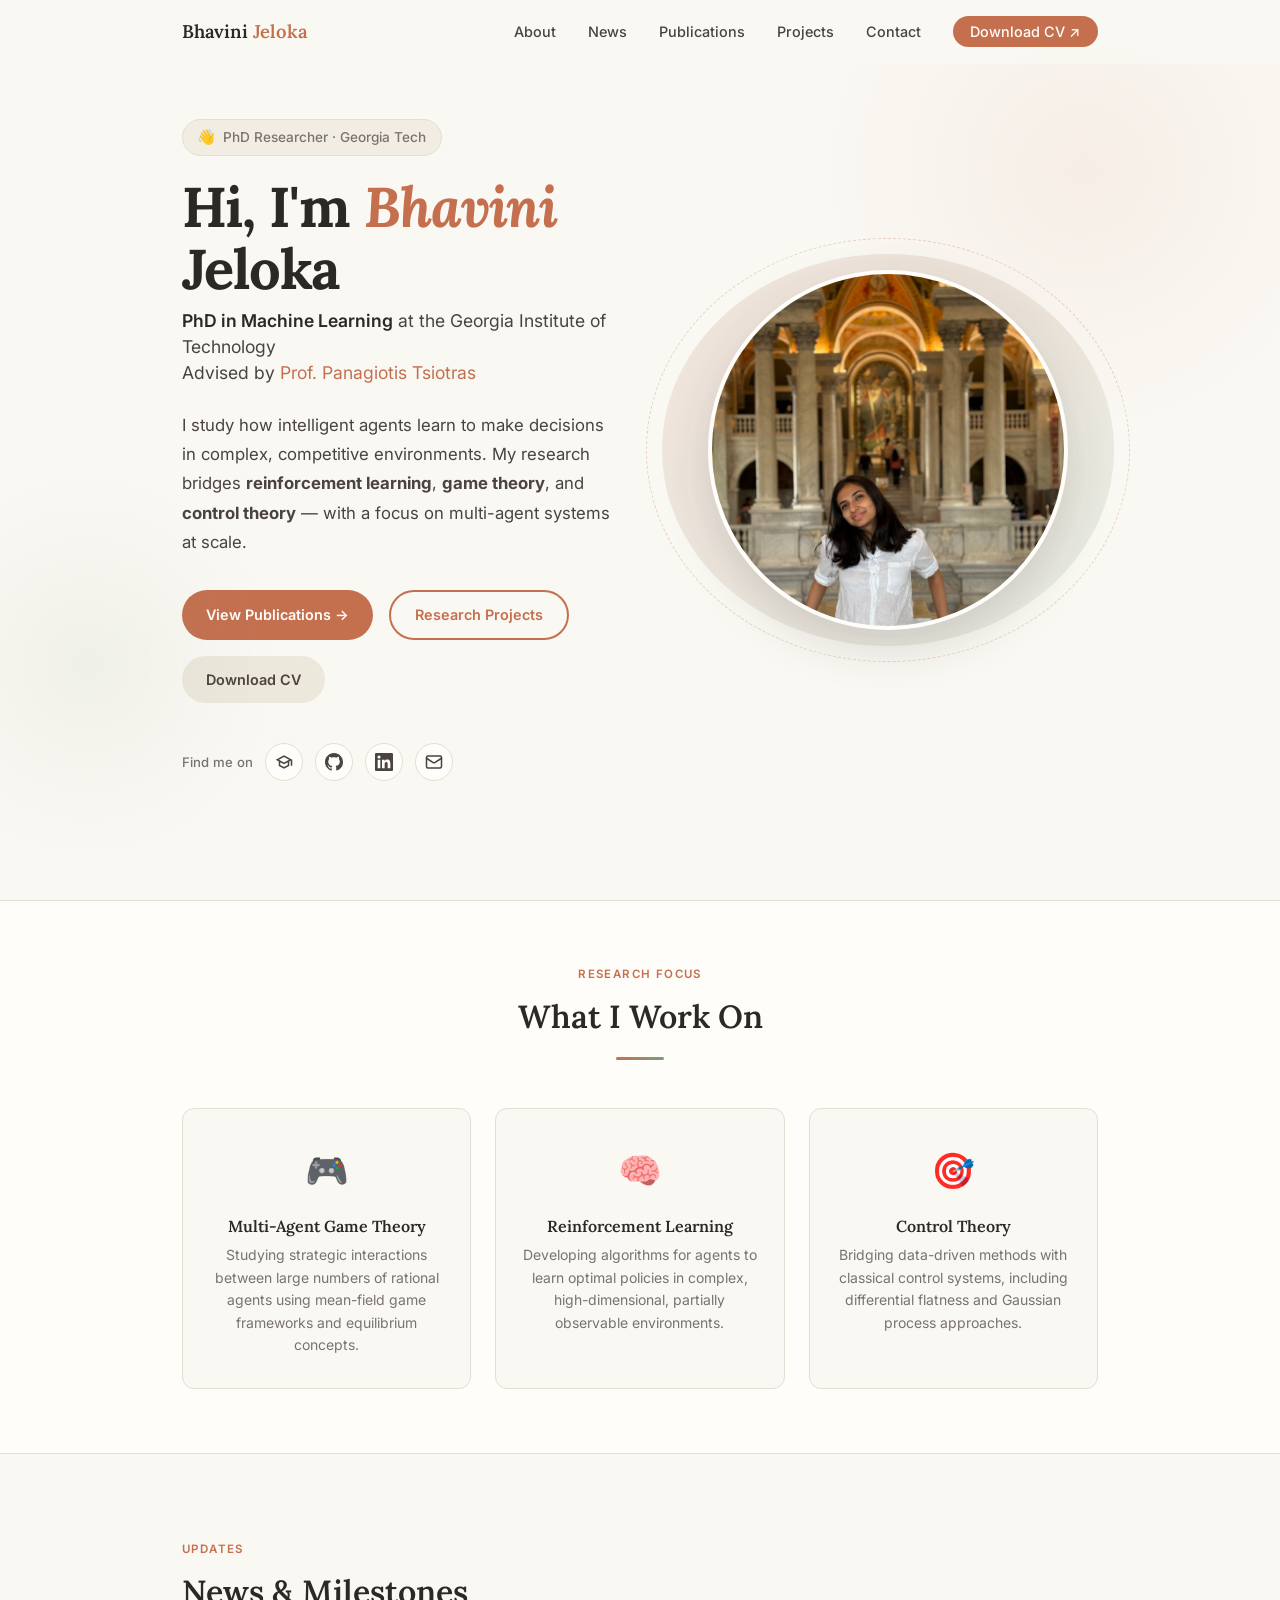
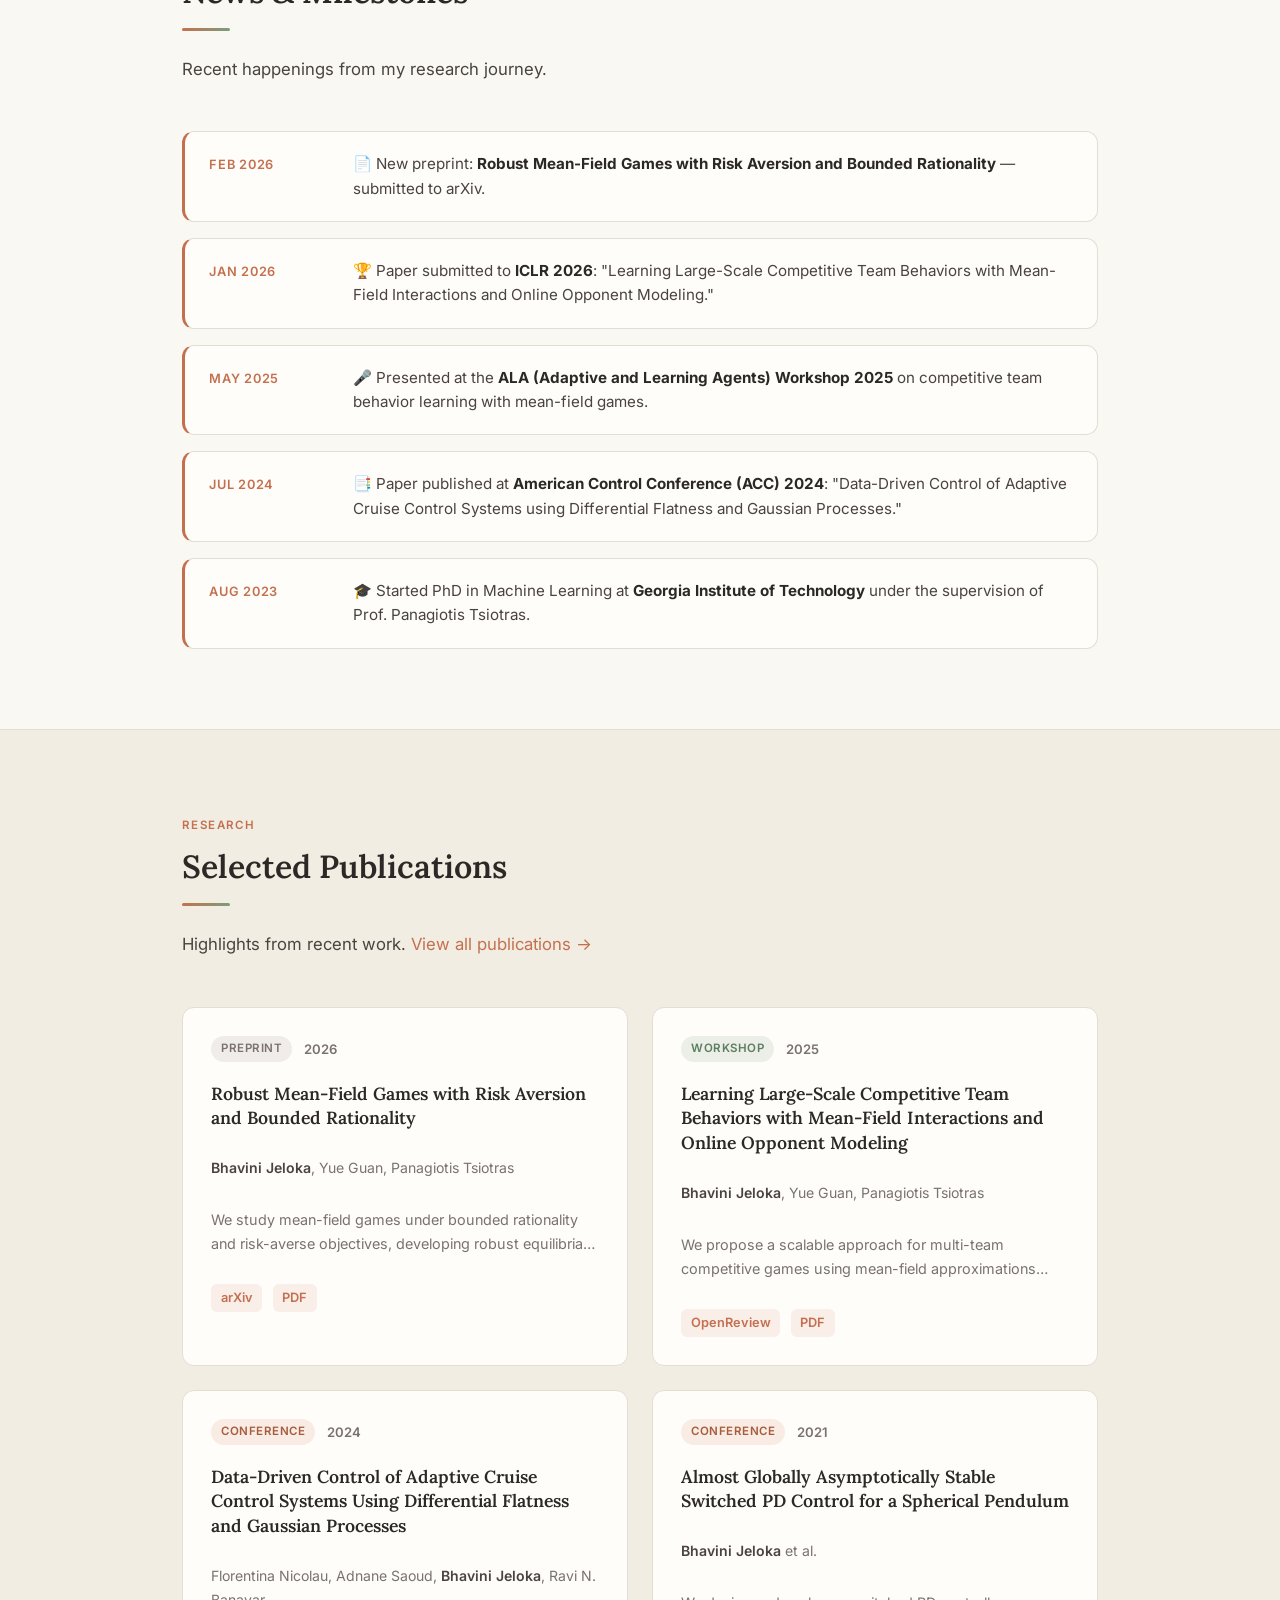
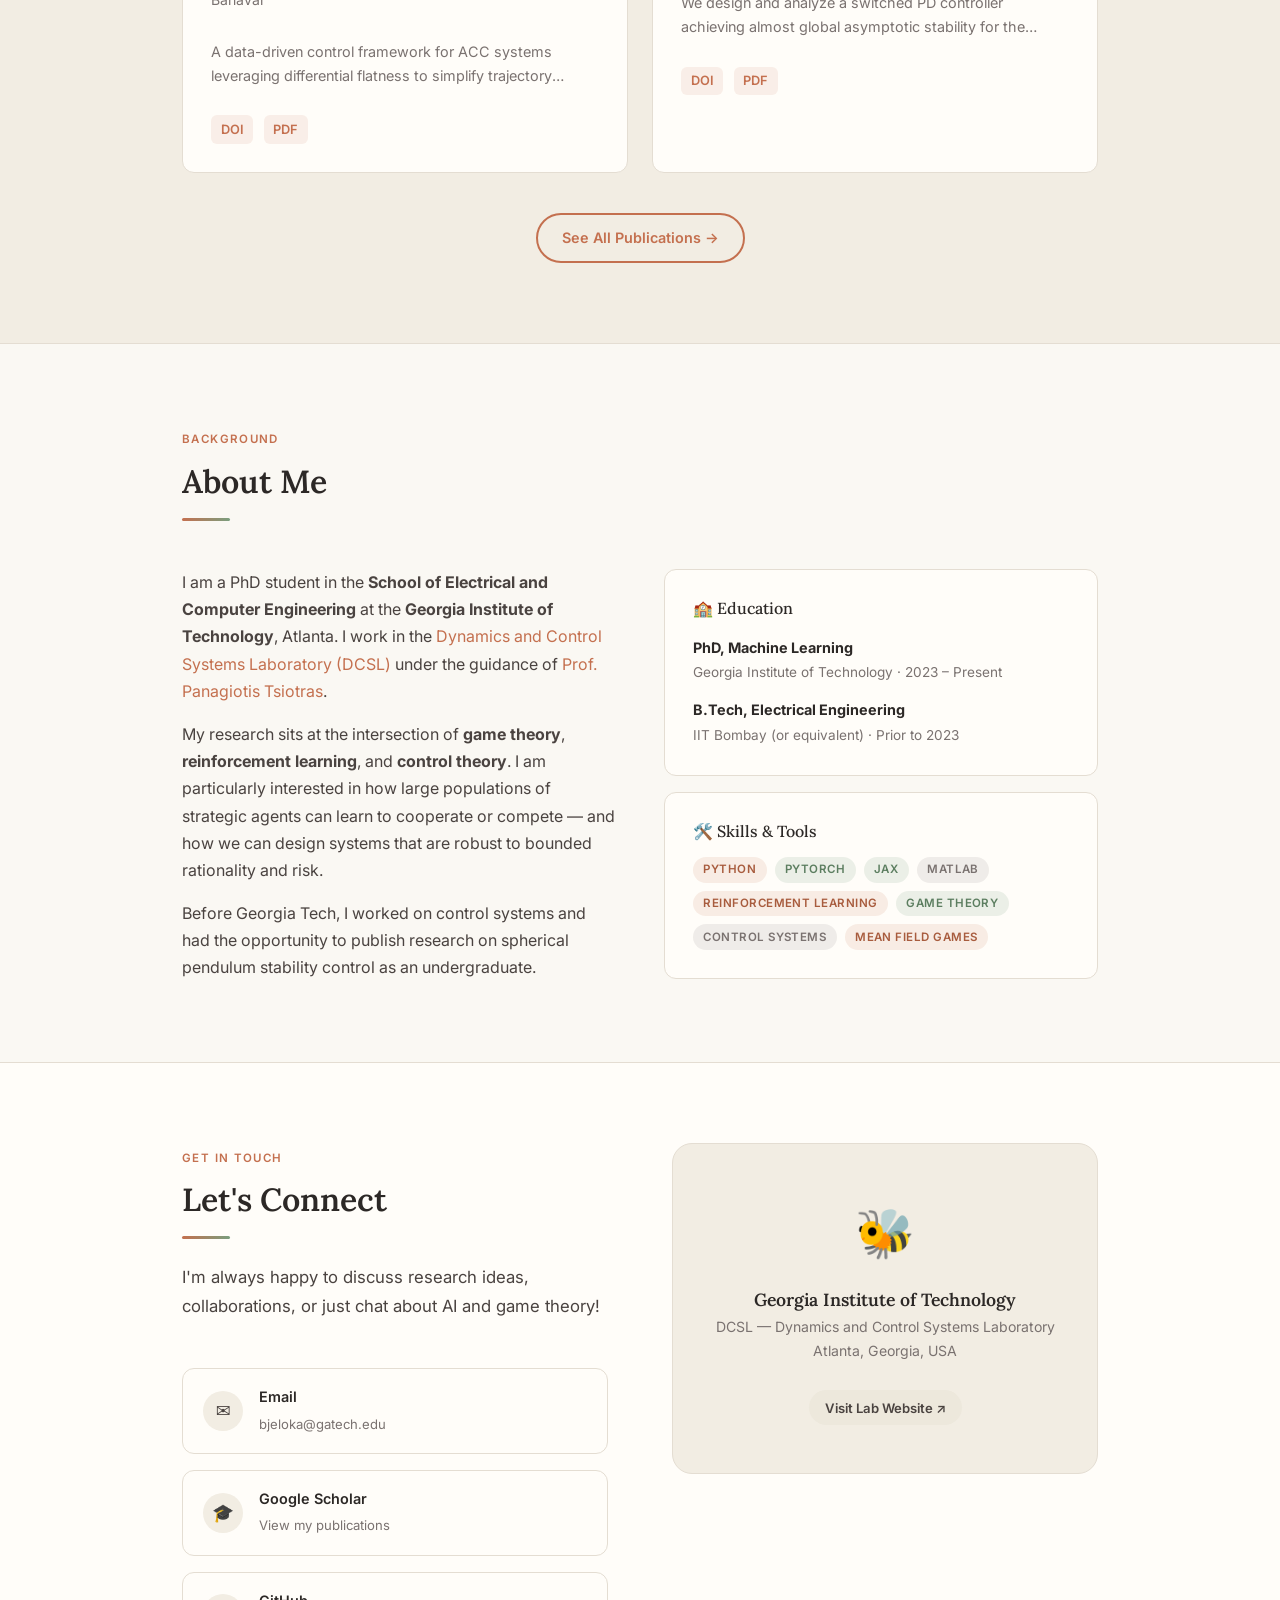
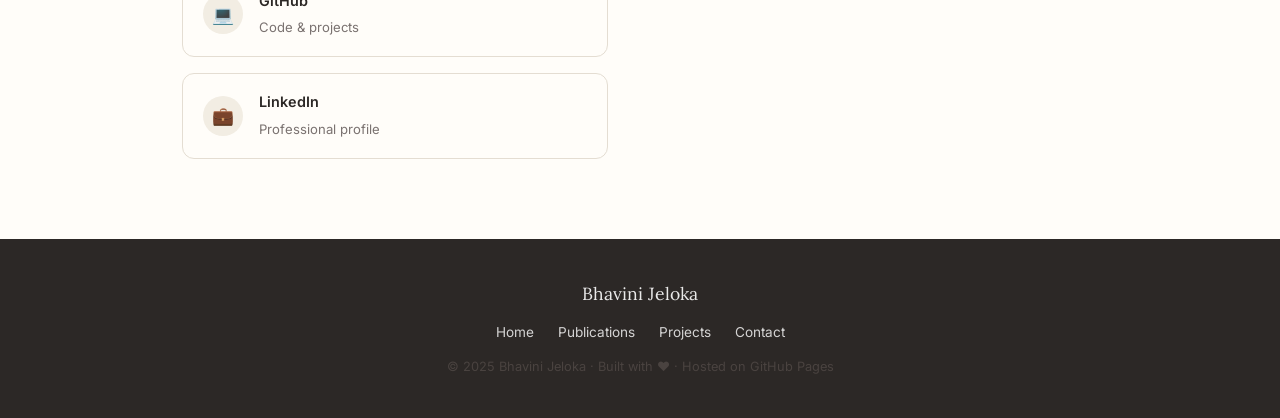
==== index.html @ b44d127e "barebones website vibe coded with gemini" ====
<!DOCTYPE html>
<html lang="en">
<head>
  <meta charset="UTF-8" />
  <meta name="viewport" content="width=device-width, initial-scale=1.0" />
  <title>Bhavini Jeloka — PhD Researcher in Machine Learning</title>
  <meta name="description" content="Bhavini Jeloka is a PhD researcher at Georgia Institute of Technology, working on Game Theory, Reinforcement Learning, and AI under Prof. Panagiotis Tsiotras." />
  <meta name="keywords" content="Bhavini Jeloka, Georgia Tech, Machine Learning, Reinforcement Learning, Game Theory, Mean Field Games, PhD" />
  <meta property="og:title" content="Bhavini Jeloka — PhD Researcher" />
  <meta property="og:description" content="PhD student at Georgia Tech working on Reinforcement Learning and Game Theory." />
  <meta property="og:type" content="website" />
  <link rel="stylesheet" href="css/style.css" />
  <link rel="stylesheet" href="css/index.css" />
  <!-- SVG Favicon -->
  <link rel="icon" href="data:image/svg+xml,<svg xmlns='http://www.w3.org/2000/svg' viewBox='0 0 100 100'><text y='.9em' font-size='90'>🎓</text></svg>" />
</head>
<body>

  <!-- ═══════════════════════════════════════ -->
  <!--  NAVIGATION                             -->
  <!-- ═══════════════════════════════════════ -->
  <nav class="nav" id="main-nav" role="navigation" aria-label="Main navigation">
    <div class="nav__inner">
      <a href="index.html" class="nav__logo">Bhavini <span>Jeloka</span></a>
      <button class="nav__toggle" id="nav-toggle" aria-label="Toggle navigation" aria-expanded="false">
        <span></span><span></span><span></span>
      </button>
      <ul class="nav__links" id="nav-links" role="list">
        <li><a href="#about">About</a></li>
        <li><a href="#news">News</a></li>
        <li><a href="publications.html">Publications</a></li>
        <li><a href="projects.html">Projects</a></li>
        <li><a href="#contact">Contact</a></li>
        <li><a href="assets/cv.pdf" class="nav__cta" target="_blank" rel="noopener">Download CV ↗</a></li>
      </ul>
    </div>
  </nav>

  <!-- ═══════════════════════════════════════ -->
  <!--  HERO                                   -->
  <!-- ═══════════════════════════════════════ -->
  <section class="hero" id="hero" aria-labelledby="hero-heading">
    <div class="container">
      <div class="hero__inner">

        <!-- Text Side -->
        <div class="hero__content">
          <div class="hero__greeting animate-fade-up">PhD Researcher · Georgia Tech</div>

          <h1 class="hero__name animate-fade-up delay-1" id="hero-heading">
            Hi, I'm <em>Bhavini</em><br>Jeloka
          </h1>

          <p class="hero__role animate-fade-up delay-2">
            <strong>PhD in Machine Learning</strong> at the Georgia Institute of Technology<br>
            Advised by <a href="https://dcsl.gatech.edu/tsiotras.html" target="_blank" rel="noopener">Prof. Panagiotis Tsiotras</a>
          </p>

          <p class="hero__bio animate-fade-up delay-2">
            I study how intelligent agents learn to make decisions in complex, competitive environments. My research bridges <strong>reinforcement learning</strong>, <strong>game theory</strong>, and <strong>control theory</strong> — with a focus on multi-agent systems at scale.
          </p>

          <div class="hero__actions animate-fade-up delay-3">
            <a href="publications.html" class="btn btn--primary" id="hero-pubs-btn">View Publications →</a>
            <a href="projects.html" class="btn btn--outline" id="hero-projects-btn">Research Projects</a>
            <a href="assets/cv.pdf" class="btn btn--ghost" id="hero-cv-btn" target="_blank">Download CV</a>
          </div>

          <div class="hero__social animate-fade-up delay-4">
            <span class="hero__social-label">Find me on</span>
            <a href="https://scholar.google.com" class="social-icon" id="social-scholar" target="_blank" rel="noopener" aria-label="Google Scholar" title="Google Scholar">
              <!-- Scholar icon -->
              <svg width="18" height="18" viewBox="0 0 24 24" fill="currentColor"><path d="M12 3L1 9l4 2.18v6L12 21l7-3.82v-6l2-1.09V17h2V9L12 3zm6.82 6L12 12.72 5.18 9 12 5.28 18.82 9zM17 15.99l-5 2.73-5-2.73v-3.72L12 15l5-2.73v3.72z"/></svg>
            </a>
            <a href="https://github.com" class="social-icon" id="social-github" target="_blank" rel="noopener" aria-label="GitHub" title="GitHub">
              <svg width="18" height="18" viewBox="0 0 24 24" fill="currentColor"><path d="M12 0C5.37 0 0 5.37 0 12c0 5.31 3.435 9.795 8.205 11.385.6.105.825-.255.825-.57 0-.285-.015-1.23-.015-2.235-3.015.555-3.795-.735-4.035-1.41-.135-.345-.72-1.41-1.23-1.695-.42-.225-1.02-.78-.015-.795.945-.015 1.62.87 1.845 1.23 1.08 1.815 2.805 1.305 3.495.99.105-.78.42-1.305.765-1.605-2.67-.3-5.46-1.335-5.46-5.925 0-1.305.465-2.385 1.23-3.225-.12-.3-.54-1.53.12-3.18 0 0 1.005-.315 3.3 1.23.96-.27 1.98-.405 3-.405s2.04.135 3 .405c2.295-1.56 3.3-1.23 3.3-1.23.66 1.65.24 2.88.12 3.18.765.84 1.23 1.905 1.23 3.225 0 4.605-2.805 5.625-5.475 5.925.435.375.81 1.095.81 2.22 0 1.605-.015 2.895-.015 3.3 0 .315.225.69.825.57A12.02 12.02 0 0 0 24 12c0-6.63-5.37-12-12-12z"/></svg>
            </a>
            <a href="https://linkedin.com" class="social-icon" id="social-linkedin" target="_blank" rel="noopener" aria-label="LinkedIn" title="LinkedIn">
              <svg width="18" height="18" viewBox="0 0 24 24" fill="currentColor"><path d="M20.447 20.452h-3.554v-5.569c0-1.328-.027-3.037-1.852-3.037-1.853 0-2.136 1.445-2.136 2.939v5.667H9.351V9h3.414v1.561h.046c.477-.9 1.637-1.85 3.37-1.85 3.601 0 4.267 2.37 4.267 5.455v6.286zM5.337 7.433a2.062 2.062 0 0 1-2.063-2.065 2.064 2.064 0 1 1 2.063 2.065zm1.782 13.019H3.555V9h3.564v11.452zM22.225 0H1.771C.792 0 0 .774 0 1.729v20.542C0 23.227.792 24 1.771 24h20.451C23.2 24 24 23.227 24 22.271V1.729C24 .774 23.2 0 22.222 0h.003z"/></svg>
            </a>
            <a href="mailto:bjeloka@gatech.edu" class="social-icon" id="social-email" aria-label="Email" title="Email">
              <svg width="18" height="18" viewBox="0 0 24 24" fill="none" stroke="currentColor" stroke-width="2" stroke-linecap="round" stroke-linejoin="round"><rect x="2" y="4" width="20" height="16" rx="2"/><path d="m22 7-8.97 5.7a1.94 1.94 0 0 1-2.06 0L2 7"/></svg>
            </a>
          </div>
        </div>

        <!-- Image Side -->
        <div class="hero__image-wrap">
          <div class="hero__avatar-ring"></div>
          <div class="hero__avatar-bg"></div>
          <img
            src="assets/avatar.jpg"
            alt="Photo of Bhavini Jeloka"
            class="hero__avatar"
          />
        </div>

      </div>
    </div>
  </section>

  <!-- ═══════════════════════════════════════ -->
  <!--  RESEARCH INTERESTS                     -->
  <!-- ═══════════════════════════════════════ -->
  <section class="interests" id="research-interests" aria-labelledby="interests-heading">
    <div class="container">
      <div class="section-header reveal" style="text-align:center; align-items:center; display:flex; flex-direction:column;">
        <span class="section-label">Research Focus</span>
        <h2 id="interests-heading">What I Work On</h2>
        <div class="divider" style="margin: 0.75rem auto 0"></div>
      </div>
      <div class="interests__grid">
        <div class="interest-card reveal">
          <span class="interest-card__icon">🎮</span>
          <h3 class="interest-card__title">Multi-Agent Game Theory</h3>
          <p class="interest-card__desc">Studying strategic interactions between large numbers of rational agents using mean-field game frameworks and equilibrium concepts.</p>
        </div>
        <div class="interest-card reveal" style="transition-delay: 0.1s;">
          <span class="interest-card__icon">🧠</span>
          <h3 class="interest-card__title">Reinforcement Learning</h3>
          <p class="interest-card__desc">Developing algorithms for agents to learn optimal policies in complex, high-dimensional, partially observable environments.</p>
        </div>
        <div class="interest-card reveal" style="transition-delay: 0.2s;">
          <span class="interest-card__icon">🎯</span>
          <h3 class="interest-card__title">Control Theory</h3>
          <p class="interest-card__desc">Bridging data-driven methods with classical control systems, including differential flatness and Gaussian process approaches.</p>
        </div>
      </div>
    </div>
  </section>

  <!-- ═══════════════════════════════════════ -->
  <!--  NEWS                                   -->
  <!-- ═══════════════════════════════════════ -->
  <section id="news" aria-labelledby="news-heading">
    <div class="container">
      <div class="section-header reveal">
        <span class="section-label">Updates</span>
        <h2 id="news-heading">News & Milestones</h2>
        <div class="divider"></div>
        <p>Recent happenings from my research journey.</p>
      </div>

      <div class="news-list" role="feed" aria-label="Research news">

        <article class="news-item reveal">
          <time class="news-item__date" datetime="2026-02">Feb 2026</time>
          <p class="news-item__text">
            📄 New preprint: <strong>Robust Mean-Field Games with Risk Aversion and Bounded Rationality</strong> — submitted to arXiv.
          </p>
        </article>

        <article class="news-item reveal">
          <time class="news-item__date" datetime="2026-01">Jan 2026</time>
          <p class="news-item__text">
            🏆 Paper submitted to <strong>ICLR 2026</strong>: "Learning Large-Scale Competitive Team Behaviors with Mean-Field Interactions and Online Opponent Modeling."
          </p>
        </article>

        <article class="news-item reveal">
          <time class="news-item__date" datetime="2025-05">May 2025</time>
          <p class="news-item__text">
            🎤 Presented at the <strong>ALA (Adaptive and Learning Agents) Workshop 2025</strong> on competitive team behavior learning with mean-field games.
          </p>
        </article>

        <article class="news-item reveal">
          <time class="news-item__date" datetime="2024-07">Jul 2024</time>
          <p class="news-item__text">
            📑 Paper published at <strong>American Control Conference (ACC) 2024</strong>: "Data-Driven Control of Adaptive Cruise Control Systems using Differential Flatness and Gaussian Processes."
          </p>
        </article>

        <article class="news-item reveal">
          <time class="news-item__date" datetime="2023-08">Aug 2023</time>
          <p class="news-item__text">
            🎓 Started PhD in Machine Learning at <strong>Georgia Institute of Technology</strong> under the supervision of Prof. Panagiotis Tsiotras.
          </p>
        </article>

      </div>
    </div>
  </section>

  <!-- ═══════════════════════════════════════ -->
  <!--  FEATURED PUBLICATIONS                  -->
  <!-- ═══════════════════════════════════════ -->
  <section class="featured-pubs" id="featured-pubs" aria-labelledby="featured-pubs-heading">
    <div class="container">
      <div class="section-header reveal">
        <span class="section-label">Research</span>
        <h2 id="featured-pubs-heading">Selected Publications</h2>
        <div class="divider"></div>
        <p>Highlights from recent work. <a href="publications.html">View all publications →</a></p>
      </div>

      <div class="pubs-grid">

        <div class="card reveal">
          <div class="pub-card">
            <div class="pub-card__meta">
              <span class="tag tag--preprint">Preprint</span>
              <span class="pub-card__year">2026</span>
            </div>
            <h3 class="pub-card__title">Robust Mean-Field Games with Risk Aversion and Bounded Rationality</h3>
            <p class="pub-card__authors"><em>Bhavini Jeloka</em>, Yue Guan, Panagiotis Tsiotras</p>
            <p class="pub-card__abstract">We study mean-field games under bounded rationality and risk-averse objectives, developing robust equilibria that account for uncertainty in opponent behavior...</p>
            <div class="pub-card__links">
              <a href="#" class="pub-link" id="pub1-arxiv">arXiv</a>
              <a href="#" class="pub-link" id="pub1-pdf">PDF</a>
            </div>
          </div>
        </div>

        <div class="card reveal" style="transition-delay: 0.1s;">
          <div class="pub-card">
            <div class="pub-card__meta">
              <span class="tag tag--workshop">Workshop</span>
              <span class="pub-card__year">2025</span>
            </div>
            <h3 class="pub-card__title">Learning Large-Scale Competitive Team Behaviors with Mean-Field Interactions and Online Opponent Modeling</h3>
            <p class="pub-card__authors"><em>Bhavini Jeloka</em>, Yue Guan, Panagiotis Tsiotras</p>
            <p class="pub-card__abstract">We propose a scalable approach for multi-team competitive games using mean-field approximations coupled with online opponent model estimation...</p>
            <div class="pub-card__links">
              <a href="https://openreview.net" class="pub-link" id="pub2-openreview" target="_blank" rel="noopener">OpenReview</a>
              <a href="#" class="pub-link" id="pub2-pdf">PDF</a>
            </div>
          </div>
        </div>

        <div class="card reveal" style="transition-delay: 0.15s;">
          <div class="pub-card">
            <div class="pub-card__meta">
              <span class="tag tag--conference">Conference</span>
              <span class="pub-card__year">2024</span>
            </div>
            <h3 class="pub-card__title">Data-Driven Control of Adaptive Cruise Control Systems Using Differential Flatness and Gaussian Processes</h3>
            <p class="pub-card__authors">Florentina Nicolau, Adnane Saoud, <em>Bhavini Jeloka</em>, Ravi N. Banavar</p>
            <p class="pub-card__abstract">A data-driven control framework for ACC systems leveraging differential flatness to simplify trajectory planning and GPs for uncertainty quantification...</p>
            <div class="pub-card__links">
              <a href="#" class="pub-link" id="pub3-doi">DOI</a>
              <a href="#" class="pub-link" id="pub3-pdf">PDF</a>
            </div>
          </div>
        </div>

        <div class="card reveal" style="transition-delay: 0.2s;">
          <div class="pub-card">
            <div class="pub-card__meta">
              <span class="tag tag--conference">Conference</span>
              <span class="pub-card__year">2021</span>
            </div>
            <h3 class="pub-card__title">Almost Globally Asymptotically Stable Switched PD Control for a Spherical Pendulum</h3>
            <p class="pub-card__authors"><em>Bhavini Jeloka</em> et al.</p>
            <p class="pub-card__abstract">We design and analyze a switched PD controller achieving almost global asymptotic stability for the underactuated spherical pendulum system...</p>
            <div class="pub-card__links">
              <a href="#" class="pub-link" id="pub4-doi">DOI</a>
              <a href="#" class="pub-link" id="pub4-pdf">PDF</a>
            </div>
          </div>
        </div>

      </div>

      <div style="text-align:center; margin-top: 2.5rem;" class="reveal">
        <a href="publications.html" class="btn btn--outline" id="all-pubs-btn">See All Publications →</a>
      </div>
    </div>
  </section>

  <!-- ═══════════════════════════════════════ -->
  <!--  ABOUT                                  -->
  <!-- ═══════════════════════════════════════ -->
  <section id="about" aria-labelledby="about-heading">
    <div class="container">
      <div class="section-header reveal">
        <span class="section-label">Background</span>
        <h2 id="about-heading">About Me</h2>
        <div class="divider"></div>
      </div>
      <div style="display: grid; grid-template-columns: 1fr 1fr; gap: 3rem; align-items: start;" class="about-grid">
        <div class="reveal">
          <p>I am a PhD student in the <strong>School of Electrical and Computer Engineering</strong> at the <strong>Georgia Institute of Technology</strong>, Atlanta. I work in the <a href="https://dcsl.gatech.edu" target="_blank" rel="noopener">Dynamics and Control Systems Laboratory (DCSL)</a> under the guidance of <a href="https://dcsl.gatech.edu/tsiotras.html" target="_blank" rel="noopener">Prof. Panagiotis Tsiotras</a>.</p>
          <p>My research sits at the intersection of <strong>game theory</strong>, <strong>reinforcement learning</strong>, and <strong>control theory</strong>. I am particularly interested in how large populations of strategic agents can learn to cooperate or compete — and how we can design systems that are robust to bounded rationality and risk.</p>
          <p>Before Georgia Tech, I worked on control systems and had the opportunity to publish research on spherical pendulum stability control as an undergraduate.</p>
        </div>
        <div class="reveal" style="transition-delay: 0.15s;">
          <div class="card" style="margin-bottom: 1rem;">
            <h4 style="margin-bottom: 1rem; color: var(--charcoal);">🏫 Education</h4>
            <div style="display: flex; flex-direction: column; gap: 0.75rem;">
              <div>
                <strong style="font-size: 0.9rem;">PhD, Machine Learning</strong>
                <p style="font-size: 0.85rem; margin: 0; color: var(--charcoal-lt);">Georgia Institute of Technology · 2023 – Present</p>
              </div>
              <div>
                <strong style="font-size: 0.9rem;">B.Tech, Electrical Engineering</strong>
                <p style="font-size: 0.85rem; margin: 0; color: var(--charcoal-lt);">IIT Bombay (or equivalent) · Prior to 2023</p>
              </div>
            </div>
          </div>
          <div class="card">
            <h4 style="margin-bottom: 1rem; color: var(--charcoal);">🛠️ Skills & Tools</h4>
            <div style="display: flex; flex-wrap: wrap; gap: 0.5rem;">
              <span class="tag tag--conference">Python</span>
              <span class="tag tag--workshop">PyTorch</span>
              <span class="tag tag--workshop">JAX</span>
              <span class="tag tag--preprint">MATLAB</span>
              <span class="tag tag--conference">Reinforcement Learning</span>
              <span class="tag tag--workshop">Game Theory</span>
              <span class="tag tag--preprint">Control Systems</span>
              <span class="tag tag--conference">Mean Field Games</span>
            </div>
          </div>
        </div>
      </div>
    </div>
  </section>

  <!-- ═══════════════════════════════════════ -->
  <!--  CONTACT                                -->
  <!-- ═══════════════════════════════════════ -->
  <section id="contact" style="background: var(--warm-white); border-top: 1px solid var(--border);" aria-labelledby="contact-heading">
    <div class="container">
      <div class="contact__inner">
        <div>
          <div class="section-header reveal">
            <span class="section-label">Get in Touch</span>
            <h2 id="contact-heading">Let's Connect</h2>
            <div class="divider"></div>
            <p>I'm always happy to discuss research ideas, collaborations, or just chat about AI and game theory!</p>
          </div>

          <div class="contact__links reveal">
            <a href="mailto:bjeloka@gatech.edu" class="contact__link-item" id="contact-email-link">
              <div class="contact__link-icon">✉️</div>
              <div class="contact__link-text">
                <strong>Email</strong>
                <span>bjeloka@gatech.edu</span>
              </div>
            </a>
            <a href="https://scholar.google.com" class="contact__link-item" id="contact-scholar-link" target="_blank" rel="noopener">
              <div class="contact__link-icon">🎓</div>
              <div class="contact__link-text">
                <strong>Google Scholar</strong>
                <span>View my publications</span>
              </div>
            </a>
            <a href="https://github.com" class="contact__link-item" id="contact-github-link" target="_blank" rel="noopener">
              <div class="contact__link-icon">💻</div>
              <div class="contact__link-text">
                <strong>GitHub</strong>
                <span>Code & projects</span>
              </div>
            </a>
            <a href="https://linkedin.com" class="contact__link-item" id="contact-linkedin-link" target="_blank" rel="noopener">
              <div class="contact__link-icon">💼</div>
              <div class="contact__link-text">
                <strong>LinkedIn</strong>
                <span>Professional profile</span>
              </div>
            </a>
          </div>
        </div>

        <div class="reveal" style="transition-delay: 0.15s;">
          <div class="contact__map-placeholder">
            <span class="contact__map-emoji">🐝</span>
            <h3 class="contact__map-title">Georgia Institute of Technology</h3>
            <p class="contact__map-sub">DCSL — Dynamics and Control Systems Laboratory<br>Atlanta, Georgia, USA</p>
            <br>
            <a href="https://dcsl.gatech.edu" class="btn btn--ghost btn--sm" target="_blank" rel="noopener" id="dcsl-link">Visit Lab Website ↗</a>
          </div>
        </div>
      </div>
    </div>
  </section>

  <!-- ═══════════════════════════════════════ -->
  <!--  FOOTER                                 -->
  <!-- ═══════════════════════════════════════ -->
  <footer class="footer" role="contentinfo">
    <div class="footer__inner">
      <div class="footer__name">Bhavini Jeloka</div>
      <div class="footer__links">
        <a href="#hero">Home</a>
        <a href="publications.html">Publications</a>
        <a href="projects.html">Projects</a>
        <a href="#contact">Contact</a>
      </div>
      <p class="footer__copy">© 2025 Bhavini Jeloka · Built with ♥ · Hosted on GitHub Pages</p>
    </div>
  </footer>

  <script src="js/main.js"></script>
</body>
</html>
---- css/style.css ----
/* ===========================
   BHAVINI JELOKA — ACADEMIC PORTFOLIO
   Design System & Global Styles
   =========================== */

@import url('https://fonts.googleapis.com/css2?family=Lora:ital,wght@0,400;0,500;0,600;0,700;1,400;1,500&family=Inter:wght@300;400;500;600;700&display=swap');

/* ─── CSS Variables ─── */
:root {
  --ivory:        #FAF8F3;
  --ivory-dark:   #F2EDE3;
  --ivory-mid:    #EDE8DC;
  --terracotta:   #C4704F;
  --terracotta-lt:#D8886A;
  --terracotta-dk:#A85C3E;
  --sage:         #7A9E7E;
  --sage-lt:      #A8C5AB;
  --sage-dk:      #5C7E60;
  --charcoal:     #2C2826;
  --charcoal-md:  #4A4340;
  --charcoal-lt:  #7A7270;
  --warm-white:   #FFFDF9;
  --border:       #E4DDD2;
  --shadow-sm:    0 2px 8px rgba(44,40,38,0.08);
  --shadow-md:    0 8px 24px rgba(44,40,38,0.12);
  --shadow-lg:    0 16px 48px rgba(44,40,38,0.16);
  --radius-sm:    6px;
  --radius-md:    12px;
  --radius-lg:    20px;
  --transition:   0.25s ease;
  --font-serif:   'Lora', Georgia, serif;
  --font-sans:    'Inter', system-ui, sans-serif;
}

/* ─── Reset & Base ─── */
*, *::before, *::after { box-sizing: border-box; margin: 0; padding: 0; }

html {
  scroll-behavior: smooth;
  font-size: 16px;
}

body {
  font-family: var(--font-sans);
  background-color: var(--ivory);
  color: var(--charcoal);
  line-height: 1.7;
  -webkit-font-smoothing: antialiased;
}

img { max-width: 100%; display: block; }
a { color: var(--terracotta); text-decoration: none; transition: color var(--transition); }
a:hover { color: var(--terracotta-dk); }

/* ─── Typography ─── */
h1, h2, h3, h4 {
  font-family: var(--font-serif);
  line-height: 1.25;
  color: var(--charcoal);
}

h1 { font-size: clamp(2rem, 4vw, 3rem); font-weight: 700; }
h2 { font-size: clamp(1.5rem, 3vw, 2rem); font-weight: 600; }
h3 { font-size: 1.25rem; font-weight: 600; }
h4 { font-size: 1rem; font-weight: 500; }

p { margin-bottom: 1rem; color: var(--charcoal-md); }
p:last-child { margin-bottom: 0; }

.serif { font-family: var(--font-serif); }
.italic { font-style: italic; }

/* ─── Layout Helpers ─── */
.container {
  max-width: 980px;
  margin: 0 auto;
  padding: 0 2rem;
}

.container--wide {
  max-width: 1100px;
  margin: 0 auto;
  padding: 0 2rem;
}

section { padding: 5rem 0; }

/* ─── Section Headers ─── */
.section-label {
  display: inline-block;
  font-family: var(--font-sans);
  font-size: 0.72rem;
  font-weight: 600;
  letter-spacing: 0.12em;
  text-transform: uppercase;
  color: var(--terracotta);
  margin-bottom: 0.75rem;
}

.section-header {
  margin-bottom: 3rem;
}

.section-header h2 {
  margin-bottom: 0.5rem;
}

.section-header p {
  font-size: 1.05rem;
  max-width: 56ch;
}

/* ─── Divider ─── */
.divider {
  width: 48px;
  height: 3px;
  background: linear-gradient(90deg, var(--terracotta), var(--sage));
  border-radius: 99px;
  margin: 1rem 0 1.5rem;
}

/* ─── ==================== ─── */
/*  NAVIGATION                  */
/* ─── ==================== ─── */
.nav {
  position: fixed;
  top: 0;
  left: 0;
  right: 0;
  z-index: 100;
  padding: 1rem 0;
  background: rgba(250, 248, 243, 0.85);
  backdrop-filter: blur(12px);
  -webkit-backdrop-filter: blur(12px);
  border-bottom: 1px solid transparent;
  transition: border-color var(--transition), box-shadow var(--transition);
}

.nav.scrolled {
  border-color: var(--border);
  box-shadow: var(--shadow-sm);
}

.nav__inner {
  display: flex;
  align-items: center;
  justify-content: space-between;
  max-width: 980px;
  margin: 0 auto;
  padding: 0 2rem;
}

.nav__logo {
  font-family: var(--font-serif);
  font-size: 1.15rem;
  font-weight: 600;
  color: var(--charcoal);
  letter-spacing: -0.01em;
}

.nav__logo span {
  color: var(--terracotta);
}

.nav__links {
  display: flex;
  align-items: center;
  gap: 2rem;
  list-style: none;
}

.nav__links a {
  font-size: 0.9rem;
  font-weight: 500;
  color: var(--charcoal-md);
  transition: color var(--transition);
  position: relative;
}

.nav__links a::after {
  content: '';
  position: absolute;
  bottom: -3px;
  left: 0;
  width: 0;
  height: 2px;
  background: var(--terracotta);
  border-radius: 99px;
  transition: width var(--transition);
}

.nav__links a:hover {
  color: var(--terracotta);
}

.nav__links a:hover::after,
.nav__links a.active::after {
  width: 100%;
}

.nav__links a.active {
  color: var(--terracotta);
}

.nav__cta {
  padding: 0.45rem 1.1rem;
  background: var(--terracotta);
  color: var(--warm-white) !important;
  border-radius: 99px;
  font-size: 0.88rem;
  font-weight: 600;
  transition: background var(--transition), transform var(--transition) !important;
}

.nav__cta:hover {
  background: var(--terracotta-dk) !important;
  transform: translateY(-1px);
}

.nav__cta::after { display: none !important; }

.nav__toggle {
  display: none;
  flex-direction: column;
  gap: 5px;
  cursor: pointer;
  padding: 4px;
  background: none;
  border: none;
}

.nav__toggle span {
  display: block;
  width: 24px;
  height: 2px;
  background: var(--charcoal);
  border-radius: 99px;
  transition: transform var(--transition), opacity var(--transition);
}

/* ─── ==================== ─── */
/*  BUTTONS                     */
/* ─── ==================== ─── */
.btn {
  display: inline-flex;
  align-items: center;
  gap: 0.5rem;
  padding: 0.7rem 1.5rem;
  border-radius: 99px;
  font-family: var(--font-sans);
  font-size: 0.9rem;
  font-weight: 600;
  cursor: pointer;
  transition: transform var(--transition), box-shadow var(--transition), background var(--transition);
  text-decoration: none;
  border: none;
}

.btn:hover { transform: translateY(-2px); box-shadow: var(--shadow-md); }
.btn:active { transform: translateY(0); }

.btn--primary {
  background: var(--terracotta);
  color: var(--warm-white);
}
.btn--primary:hover { background: var(--terracotta-dk); color: var(--warm-white); }

.btn--outline {
  background: transparent;
  color: var(--terracotta);
  border: 2px solid var(--terracotta);
}
.btn--outline:hover { background: var(--terracotta); color: var(--warm-white); }

.btn--ghost {
  background: var(--ivory-mid);
  color: var(--charcoal-md);
}
.btn--ghost:hover { background: var(--ivory-dark); color: var(--charcoal); }

.btn--sm {
  padding: 0.4rem 1rem;
  font-size: 0.82rem;
}

/* ─── ==================== ─── */
/*  TAG CHIPS                   */
/* ─── ==================== ─── */
.tag {
  display: inline-block;
  padding: 0.2rem 0.65rem;
  border-radius: 99px;
  font-size: 0.72rem;
  font-weight: 600;
  letter-spacing: 0.04em;
  text-transform: uppercase;
}

.tag--conference {
  background: rgba(196, 112, 79, 0.12);
  color: var(--terracotta-dk);
}
.tag--workshop {
  background: rgba(122, 158, 126, 0.15);
  color: var(--sage-dk);
}
.tag--preprint {
  background: rgba(122, 114, 112, 0.12);
  color: var(--charcoal-lt);
}
.tag--journal {
  background: rgba(90, 130, 180, 0.12);
  color: #3A6BA8;
}

/* ─── ==================== ─── */
/*  CARDS                       */
/* ─── ==================== ─── */
.card {
  background: var(--warm-white);
  border: 1px solid var(--border);
  border-radius: var(--radius-md);
  padding: 1.75rem;
  transition: transform var(--transition), box-shadow var(--transition), border-color var(--transition);
}

.card:hover {
  transform: translateY(-4px);
  box-shadow: var(--shadow-md);
  border-color: var(--terracotta-lt);
}

/* ─── ==================== ─── */
/*  FOOTER                      */
/* ─── ==================== ─── */
.footer {
  background: var(--charcoal);
  color: rgba(255,255,255,0.6);
  text-align: center;
  padding: 2.5rem 2rem;
}

.footer a { color: rgba(255,255,255,0.8); }
.footer a:hover { color: var(--terracotta-lt); }

.footer__inner {
  display: flex;
  flex-direction: column;
  align-items: center;
  gap: 0.75rem;
  max-width: 600px;
  margin: 0 auto;
}

.footer__name {
  font-family: var(--font-serif);
  font-size: 1.1rem;
  color: rgba(255,255,255,0.9);
}

.footer__links {
  display: flex;
  gap: 1.5rem;
  font-size: 0.85rem;
}

.footer__copy {
  font-size: 0.8rem;
  margin: 0;
}

/* ─── ==================== ─── */
/*  ANIMATIONS                  */
/* ─── ==================== ─── */
@keyframes fadeUp {
  from { opacity: 0; transform: translateY(24px); }
  to   { opacity: 1; transform: translateY(0); }
}

@keyframes fadeIn {
  from { opacity: 0; }
  to   { opacity: 1; }
}

@keyframes float {
  0%, 100% { transform: translateY(0); }
  50%       { transform: translateY(-8px); }
}

.animate-fade-up {
  opacity: 0;
  animation: fadeUp 0.6s ease forwards;
}

.animate-fade-up.delay-1 { animation-delay: 0.1s; }
.animate-fade-up.delay-2 { animation-delay: 0.2s; }
.animate-fade-up.delay-3 { animation-delay: 0.35s; }
.animate-fade-up.delay-4 { animation-delay: 0.5s; }

/* Scroll-triggered reveal */
.reveal {
  opacity: 0;
  transform: translateY(20px);
  transition: opacity 0.6s ease, transform 0.6s ease;
}
.reveal.visible {
  opacity: 1;
  transform: none;
}

/* ─── ==================== ─── */
/*  RESPONSIVE                  */
/* ─── ==================== ─── */
@media (max-width: 768px) {
  section { padding: 3.5rem 0; }

  .nav__toggle { display: flex; }

  .nav__links {
    display: none;
    position: absolute;
    top: 100%;
    left: 0;
    right: 0;
    background: rgba(250, 248, 243, 0.98);
    backdrop-filter: blur(12px);
    flex-direction: column;
    padding: 1.5rem 2rem;
    gap: 1rem;
    border-bottom: 1px solid var(--border);
    box-shadow: var(--shadow-md);
  }

  .nav__links.open { display: flex; }
  .nav__cta { display: none; }
}
---- css/index.css ----
/* ===========================================
   index.css — Homepage specific styles
   =========================================== */

/* ─── HERO ─── */
.hero {
  min-height: 100vh;
  display: flex;
  align-items: center;
  padding-top: 5rem;
  position: relative;
  overflow: hidden;
}

.hero::before {
  content: '';
  position: absolute;
  top: -10%;
  right: -5%;
  width: 520px;
  height: 520px;
  background: radial-gradient(circle, rgba(196,112,79,0.08) 0%, transparent 70%);
  pointer-events: none;
}

.hero::after {
  content: '';
  position: absolute;
  bottom: 5%;
  left: -8%;
  width: 380px;
  height: 380px;
  background: radial-gradient(circle, rgba(122,158,126,0.08) 0%, transparent 70%);
  pointer-events: none;
}

.hero__inner {
  display: grid;
  grid-template-columns: 1fr 420px;
  gap: 4rem;
  align-items: center;
}

.hero__greeting {
  display: inline-flex;
  align-items: center;
  gap: 0.5rem;
  font-size: 0.85rem;
  font-weight: 500;
  color: var(--charcoal-lt);
  background: var(--ivory-dark);
  border: 1px solid var(--border);
  border-radius: 99px;
  padding: 0.35rem 0.9rem;
  margin-bottom: 1.25rem;
}

.hero__greeting::before {
  content: '👋';
  font-size: 0.9rem;
}

.hero__name {
  font-size: clamp(2.4rem, 5vw, 3.5rem);
  line-height: 1.1;
  margin-bottom: 0.5rem;
  letter-spacing: -0.02em;
}

.hero__name em {
  font-style: italic;
  color: var(--terracotta);
}

.hero__role {
  font-family: var(--font-sans);
  font-size: 1.1rem;
  font-weight: 400;
  color: var(--charcoal-md);
  margin-bottom: 1.5rem;
  line-height: 1.5;
}

.hero__role strong { font-weight: 600; color: var(--charcoal); }

.hero__bio {
  font-size: 1.05rem;
  color: var(--charcoal-md);
  max-width: 54ch;
  margin-bottom: 2rem;
  line-height: 1.75;
}

.hero__actions {
  display: flex;
  flex-wrap: wrap;
  gap: 1rem;
  margin-bottom: 2.5rem;
}

.hero__social {
  display: flex;
  align-items: center;
  gap: 0.75rem;
}

.hero__social-label {
  font-size: 0.82rem;
  color: var(--charcoal-lt);
  font-weight: 500;
}

.social-icon {
  display: flex;
  align-items: center;
  justify-content: center;
  width: 38px;
  height: 38px;
  border-radius: 50%;
  background: var(--warm-white);
  border: 1px solid var(--border);
  color: var(--charcoal-md);
  font-size: 1rem;
  transition: all var(--transition);
  text-decoration: none;
}

.social-icon:hover {
  background: var(--terracotta);
  border-color: var(--terracotta);
  color: white;
  transform: translateY(-2px);
  box-shadow: var(--shadow-sm);
}

/* Avatar */
.hero__image-wrap {
  position: relative;
  display: flex;
  justify-content: center;
  /* fadeUp plays once to reveal, then float loops indefinitely */
  animation: fadeUp 0.6s ease forwards, float 6s 0.8s ease-in-out infinite;
}

.hero__avatar-bg {
  position: absolute;
  inset: -16px;
  border-radius: 50%;
  background: linear-gradient(135deg, rgba(196,112,79,0.15), rgba(122,158,126,0.15));
  animation: float 6s ease-in-out infinite reverse;
}

.hero__avatar-ring {
  position: absolute;
  inset: -32px;
  border-radius: 50%;
  border: 1px dashed rgba(196,112,79,0.3);
  animation: spin 20s linear infinite;
}

@keyframes spin {
  from { transform: rotate(0deg); }
  to   { transform: rotate(360deg); }
}

.hero__avatar {
  width: 360px;
  height: 360px;
  min-width: 360px;
  min-height: 360px;
  border-radius: 50%;
  object-fit: cover;
  object-position: center top;
  display: block;
  position: relative;
  z-index: 1;
  border: 4px solid var(--warm-white);
  box-shadow: var(--shadow-lg);
}

.hero__affiliation {
  margin-top: 1.25rem;
  display: flex;
  align-items: center;
  gap: 0.6rem;
  font-size: 0.85rem;
  color: var(--charcoal-lt);
  font-weight: 500;
}

.hero__affiliation-dot {
  width: 8px;
  height: 8px;
  border-radius: 50%;
  background: var(--sage);
  animation: pulse 2s ease-in-out infinite;
}

@keyframes pulse {
  0%, 100% { opacity: 1; transform: scale(1); }
  50%       { opacity: 0.5; transform: scale(0.85); }
}

/* ─── RESEARCH INTERESTS ─── */
.interests {
  background: var(--warm-white);
  border-top: 1px solid var(--border);
  border-bottom: 1px solid var(--border);
  padding: 4rem 0;
}

.interests__grid {
  display: grid;
  grid-template-columns: repeat(3, 1fr);
  gap: 1.5rem;
}

.interest-card {
  text-align: center;
  padding: 2rem 1.5rem;
  border-radius: var(--radius-md);
  background: var(--ivory);
  border: 1px solid var(--border);
  transition: transform var(--transition), box-shadow var(--transition);
}

.interest-card:hover {
  transform: translateY(-4px);
  box-shadow: var(--shadow-md);
}

.interest-card__icon {
  font-size: 2.2rem;
  margin-bottom: 1rem;
  display: block;
}

.interest-card__title {
  font-size: 1rem;
  font-weight: 600;
  font-family: var(--font-serif);
  margin-bottom: 0.5rem;
}

.interest-card__desc {
  font-size: 0.875rem;
  color: var(--charcoal-lt);
  margin: 0;
  line-height: 1.6;
}

/* ─── NEWS SECTION ─── */
.news-list {
  display: flex;
  flex-direction: column;
  gap: 1rem;
}

.news-item {
  display: grid;
  grid-template-columns: 120px 1fr;
  gap: 1.5rem;
  padding: 1.25rem 1.5rem;
  background: var(--warm-white);
  border: 1px solid var(--border);
  border-radius: var(--radius-md);
  border-left: 3px solid var(--terracotta);
  align-items: flex-start;
  transition: transform var(--transition), box-shadow var(--transition);
}

.news-item:hover {
  transform: translateX(4px);
  box-shadow: var(--shadow-sm);
}

.news-item__date {
  font-size: 0.8rem;
  font-weight: 600;
  color: var(--terracotta);
  text-transform: uppercase;
  letter-spacing: 0.06em;
  padding-top: 2px;
}

.news-item__text {
  font-size: 0.95rem;
  color: var(--charcoal-md);
  margin: 0;
  line-height: 1.6;
}

.news-item__text strong {
  color: var(--charcoal);
}

/* ─── FEATURED PUBLICATIONS ─── */
.featured-pubs {
  background: var(--ivory-dark);
  border-top: 1px solid var(--border);
  border-bottom: 1px solid var(--border);
}

.pub-card {
  display: grid;
  gap: 1.25rem;
}

.pub-card__meta {
  display: flex;
  align-items: center;
  gap: 0.75rem;
  flex-wrap: wrap;
}

.pub-card__year {
  font-size: 0.82rem;
  font-weight: 600;
  color: var(--charcoal-lt);
}

.pub-card__title {
  font-family: var(--font-serif);
  font-size: 1.1rem;
  font-weight: 600;
  line-height: 1.4;
  color: var(--charcoal);
  margin-bottom: 0.35rem;
}

.pub-card__authors {
  font-size: 0.88rem;
  color: var(--charcoal-lt);
  margin-bottom: 0.5rem;
}

.pub-card__authors em {
  font-weight: 600;
  color: var(--charcoal-md);
  font-style: normal;
}

.pub-card__abstract {
  font-size: 0.9rem;
  color: var(--charcoal-lt);
  line-height: 1.65;
  display: -webkit-box;
  -webkit-line-clamp: 2;
  -webkit-box-orient: vertical;
  overflow: hidden;
  margin-bottom: 0.5rem;
}

.pub-card__links {
  display: flex;
  gap: 0.65rem;
  flex-wrap: wrap;
}

.pub-link {
  font-size: 0.8rem;
  font-weight: 600;
  color: var(--terracotta);
  padding: 0.2rem 0.6rem;
  border-radius: var(--radius-sm);
  background: rgba(196,112,79,0.1);
  transition: all var(--transition);
}

.pub-link:hover {
  background: var(--terracotta);
  color: white;
}

.pubs-grid {
  display: grid;
  grid-template-columns: 1fr 1fr;
  gap: 1.5rem;
}

/* ─── CONTACT ─── */
.contact__inner {
  display: grid;
  grid-template-columns: 1fr 1fr;
  gap: 4rem;
  align-items: start;
}

.contact__links {
  display: flex;
  flex-direction: column;
  gap: 1rem;
  margin-top: 1.5rem;
}

.contact__link-item {
  display: flex;
  align-items: center;
  gap: 1rem;
  padding: 1rem 1.25rem;
  background: var(--warm-white);
  border: 1px solid var(--border);
  border-radius: var(--radius-md);
  color: var(--charcoal-md);
  transition: all var(--transition);
  text-decoration: none;
}

.contact__link-item:hover {
  border-color: var(--terracotta);
  color: var(--terracotta);
  transform: translateX(4px);
}

.contact__link-icon {
  width: 40px;
  height: 40px;
  border-radius: 50%;
  background: var(--ivory-dark);
  display: flex;
  align-items: center;
  justify-content: center;
  font-size: 1.1rem;
  flex-shrink: 0;
  transition: background var(--transition);
}

.contact__link-item:hover .contact__link-icon {
  background: rgba(196,112,79,0.12);
}

.contact__link-text strong {
  display: block;
  font-weight: 600;
  font-size: 0.9rem;
  color: var(--charcoal);
}

.contact__link-text span {
  font-size: 0.82rem;
  color: var(--charcoal-lt);
}

.contact__map-placeholder {
  background: var(--ivory-dark);
  border: 1px solid var(--border);
  border-radius: var(--radius-lg);
  padding: 3rem 2rem;
  text-align: center;
}

.contact__map-emoji {
  font-size: 3rem;
  margin-bottom: 1rem;
  display: block;
}

.contact__map-title {
  font-family: var(--font-serif);
  font-size: 1.1rem;
  margin-bottom: 0.25rem;
}

.contact__map-sub {
  font-size: 0.88rem;
  color: var(--charcoal-lt);
  margin: 0;
}

/* ─── RESPONSIVE ─── */
@media (max-width: 860px) {
  .hero__inner {
    grid-template-columns: 1fr;
    text-align: center;
  }
  .hero__image-wrap {
    order: -1;
    margin-bottom: 1rem;
  }
  .hero__actions { justify-content: center; }
  .hero__social { justify-content: center; }
  .hero__bio { margin: 0 auto 2rem; }
  .hero__affiliation { justify-content: center; }
  .interests__grid { grid-template-columns: 1fr; gap: 1rem; }
  .pubs-grid { grid-template-columns: 1fr; }
  .contact__inner { grid-template-columns: 1fr; gap: 2rem; }
}

@media (max-width: 600px) {
  .news-item { grid-template-columns: 1fr; gap: 0.25rem; }
  .hero__avatar { width: 200px; height: 200px; }
}
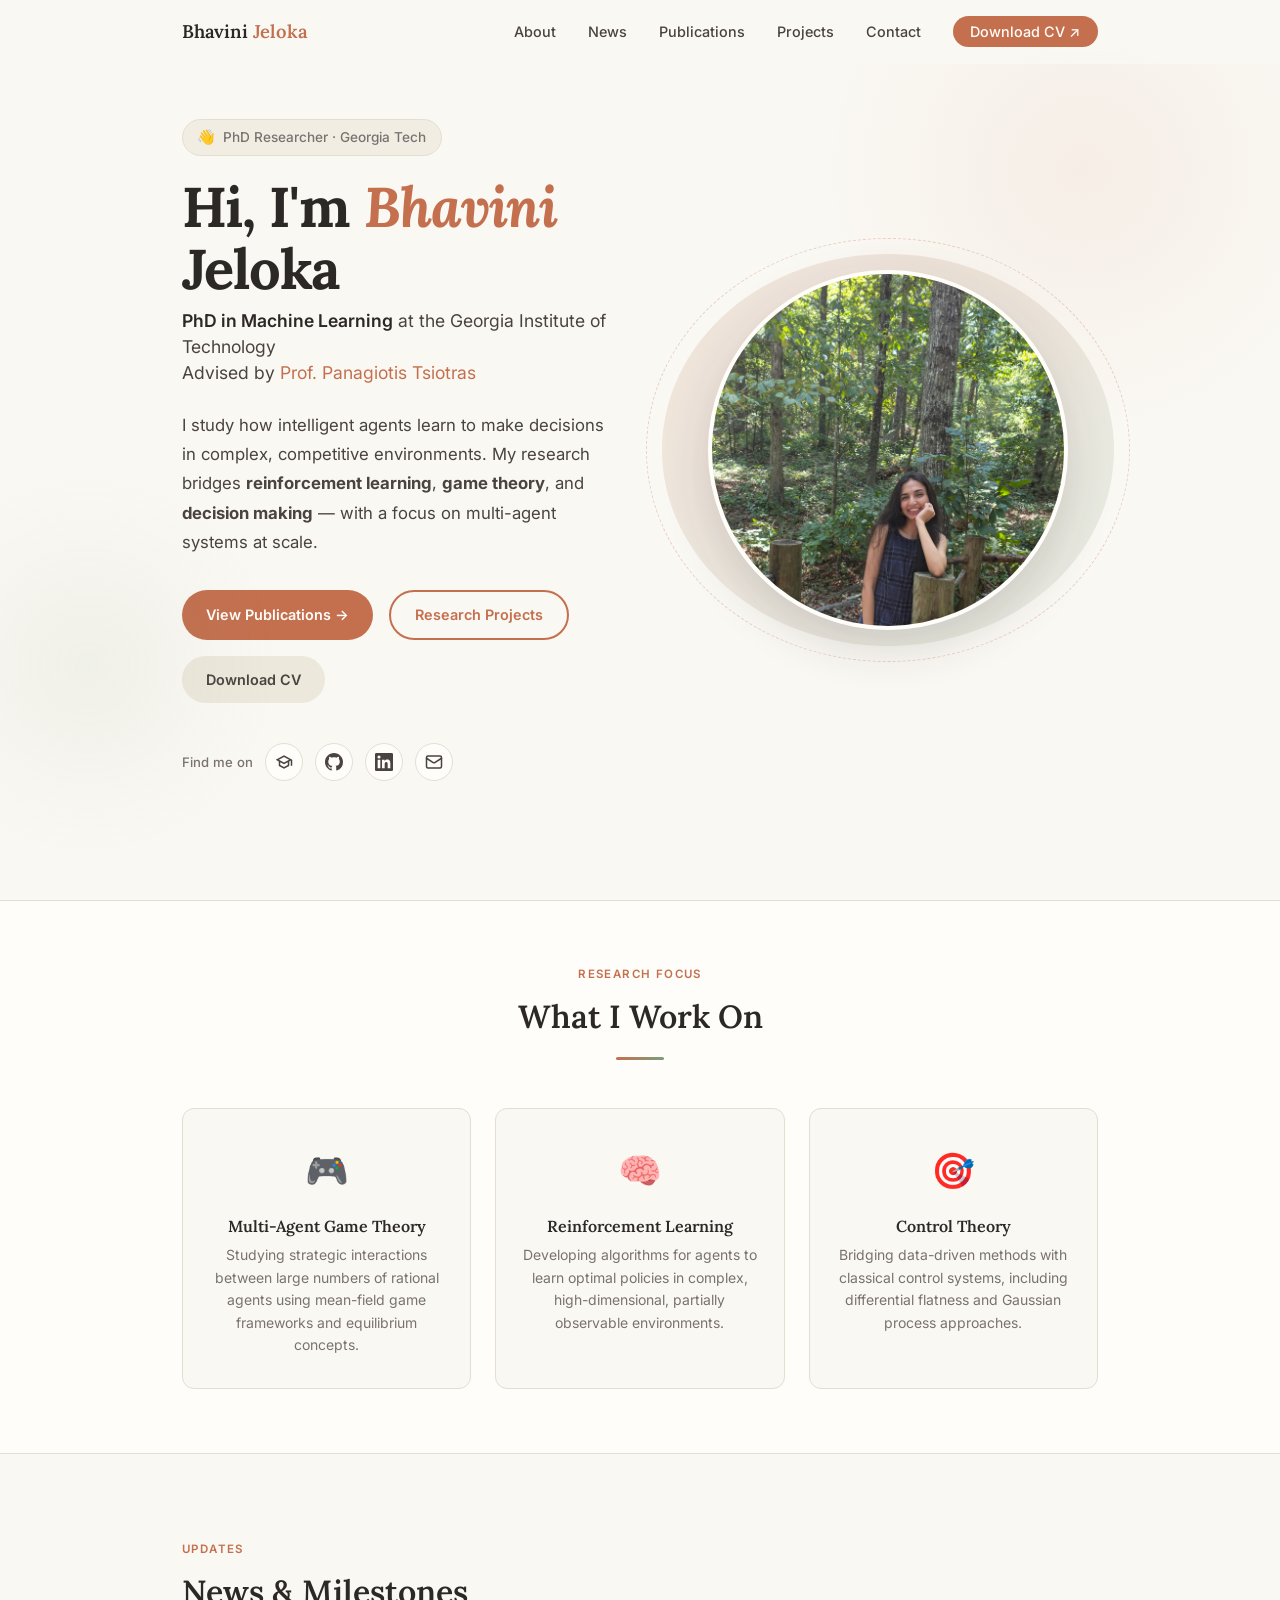
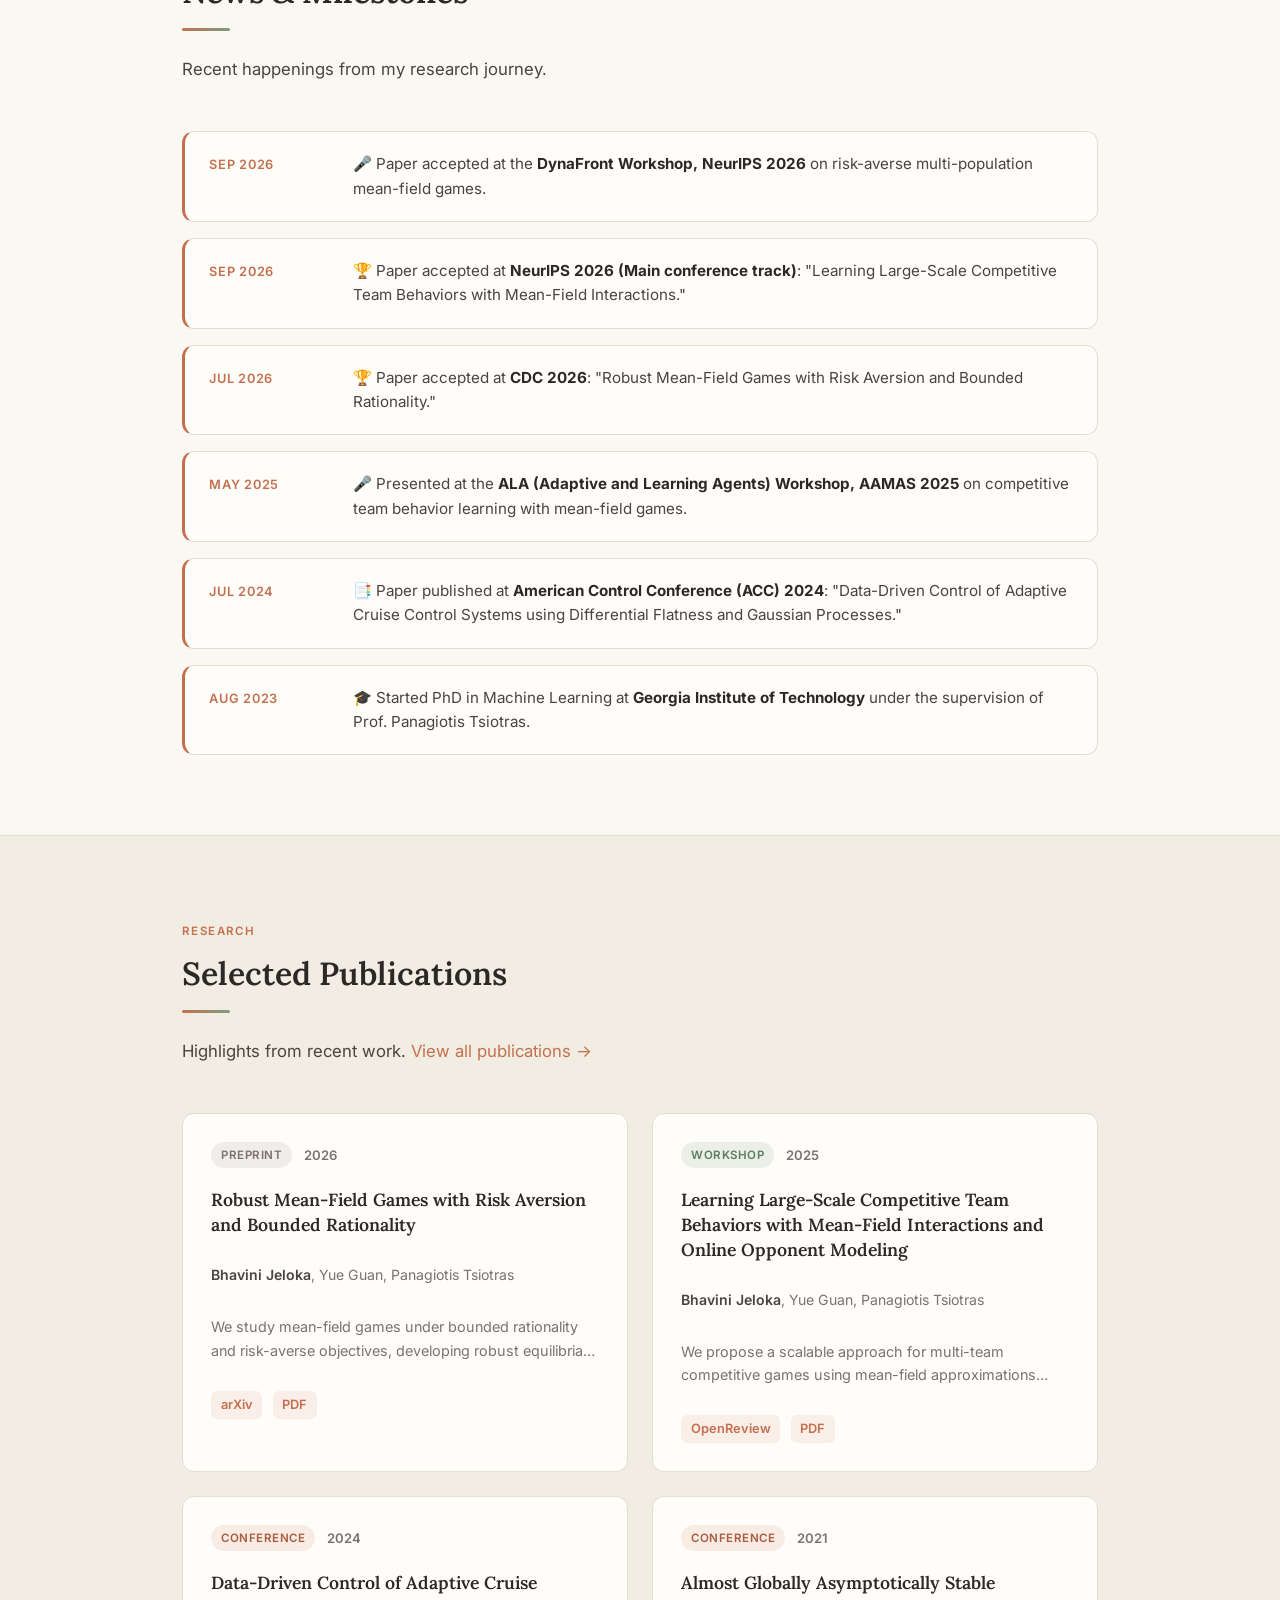
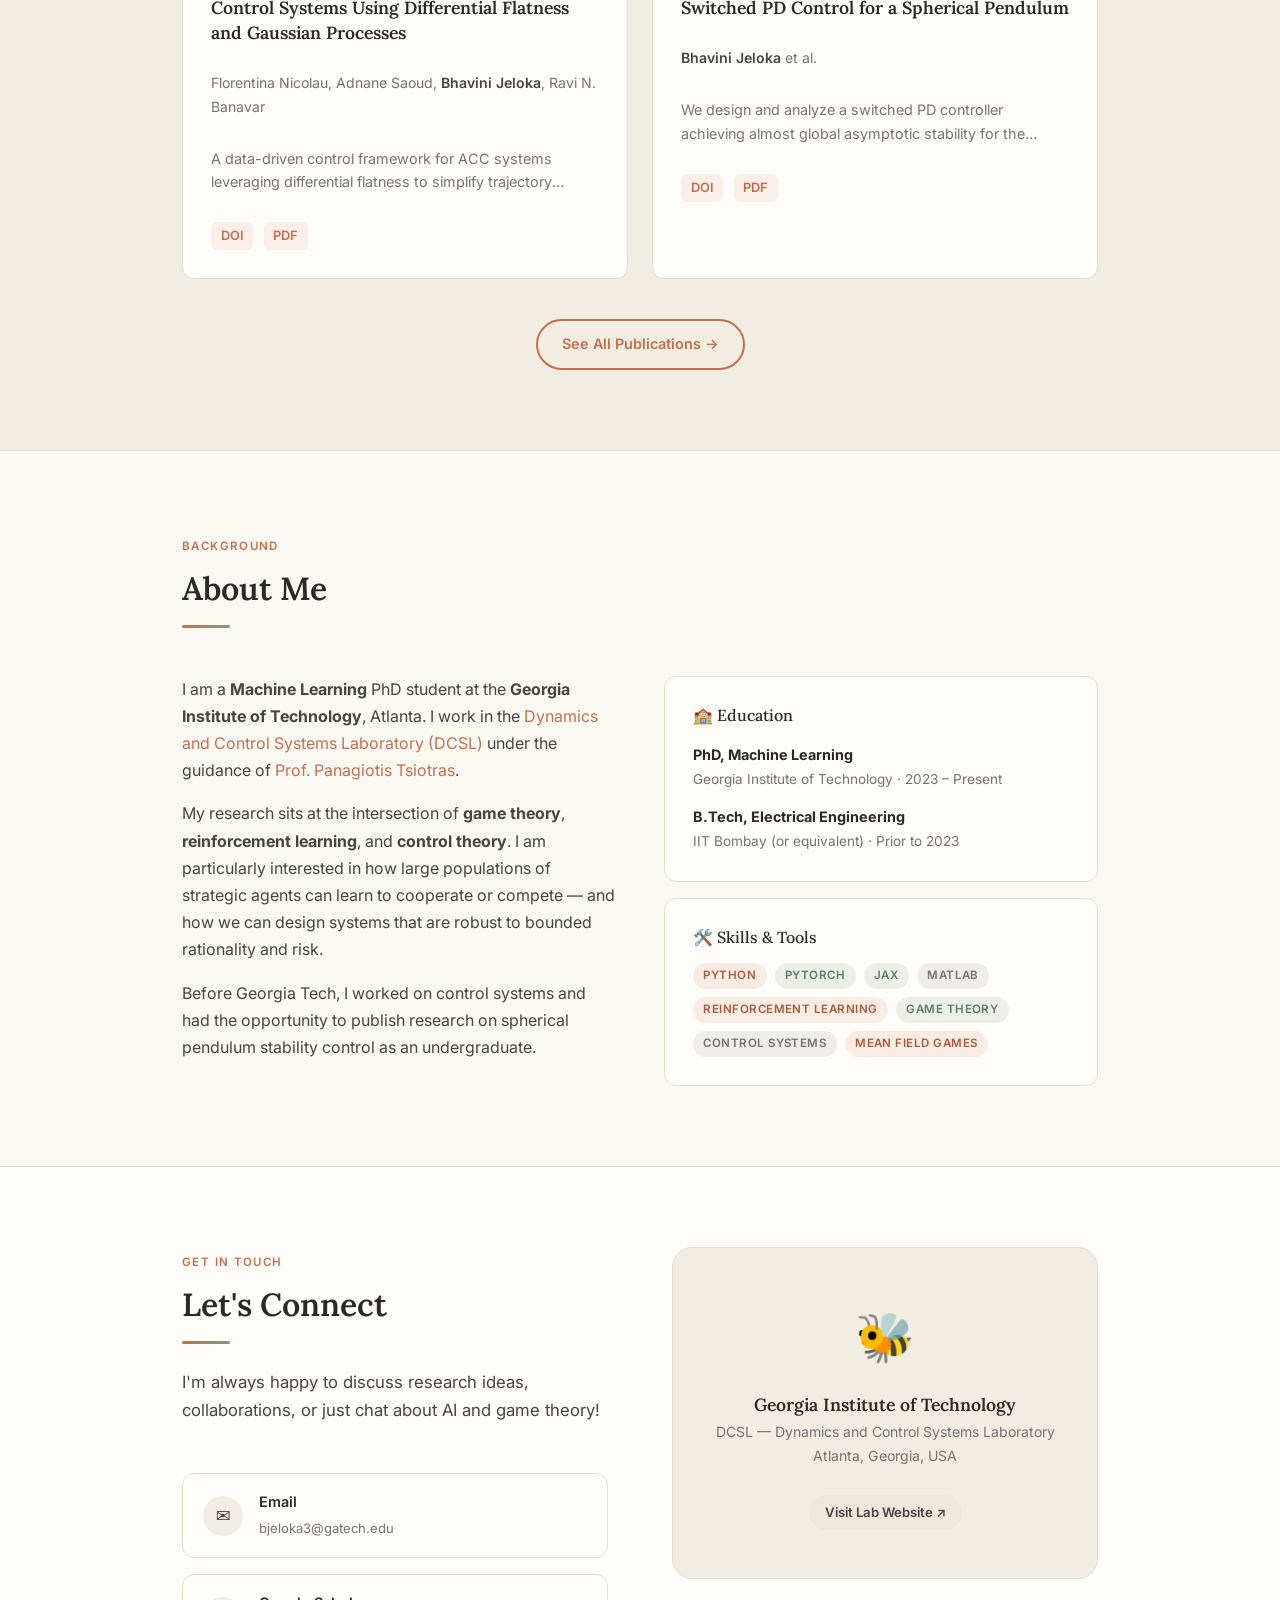
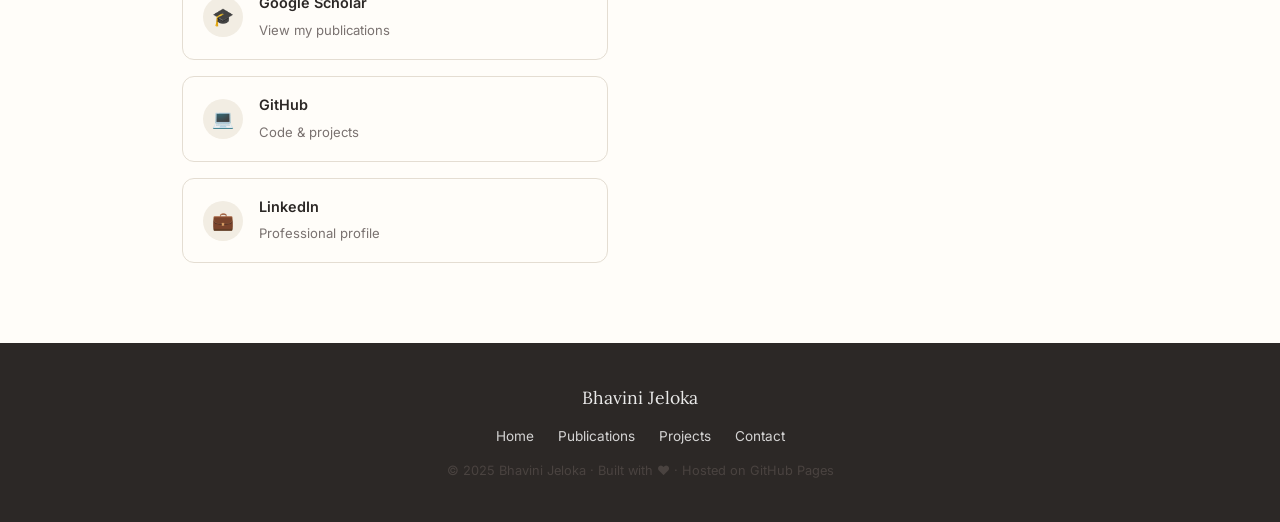
==== commit ff45aaea: "new changes" ====
--- a/index.html
+++ b/index.html
@@ -57,7 +57,7 @@
           </p>
 
           <p class="hero__bio animate-fade-up delay-2">
-            I study how intelligent agents learn to make decisions in complex, competitive environments. My research bridges <strong>reinforcement learning</strong>, <strong>game theory</strong>, and <strong>control theory</strong> — with a focus on multi-agent systems at scale.
+            I study how intelligent agents learn to make decisions in complex, competitive environments. My research bridges <strong>reinforcement learning</strong>, <strong>game theory</strong>, and <strong>decision making</strong> — with a focus on multi-agent systems at scale.
           </p>
 
           <div class="hero__actions animate-fade-up delay-3">
@@ -68,17 +68,17 @@
 
           <div class="hero__social animate-fade-up delay-4">
             <span class="hero__social-label">Find me on</span>
-            <a href="https://scholar.google.com" class="social-icon" id="social-scholar" target="_blank" rel="noopener" aria-label="Google Scholar" title="Google Scholar">
+            <a href="https://scholar.google.com/citations?user=VVIBs3QAAAAJ&hl=en" class="social-icon" id="social-scholar" target="_blank" rel="noopener" aria-label="Google Scholar" title="Google Scholar">
               <!-- Scholar icon -->
               <svg width="18" height="18" viewBox="0 0 24 24" fill="currentColor"><path d="M12 3L1 9l4 2.18v6L12 21l7-3.82v-6l2-1.09V17h2V9L12 3zm6.82 6L12 12.72 5.18 9 12 5.28 18.82 9zM17 15.99l-5 2.73-5-2.73v-3.72L12 15l5-2.73v3.72z"/></svg>
             </a>
-            <a href="https://github.com" class="social-icon" id="social-github" target="_blank" rel="noopener" aria-label="GitHub" title="GitHub">
+            <a href="https://github.com/bhavini-jeloka" class="social-icon" id="social-github" target="_blank" rel="noopener" aria-label="GitHub" title="GitHub">
               <svg width="18" height="18" viewBox="0 0 24 24" fill="currentColor"><path d="M12 0C5.37 0 0 5.37 0 12c0 5.31 3.435 9.795 8.205 11.385.6.105.825-.255.825-.57 0-.285-.015-1.23-.015-2.235-3.015.555-3.795-.735-4.035-1.41-.135-.345-.72-1.41-1.23-1.695-.42-.225-1.02-.78-.015-.795.945-.015 1.62.87 1.845 1.23 1.08 1.815 2.805 1.305 3.495.99.105-.78.42-1.305.765-1.605-2.67-.3-5.46-1.335-5.46-5.925 0-1.305.465-2.385 1.23-3.225-.12-.3-.54-1.53.12-3.18 0 0 1.005-.315 3.3 1.23.96-.27 1.98-.405 3-.405s2.04.135 3 .405c2.295-1.56 3.3-1.23 3.3-1.23.66 1.65.24 2.88.12 3.18.765.84 1.23 1.905 1.23 3.225 0 4.605-2.805 5.625-5.475 5.925.435.375.81 1.095.81 2.22 0 1.605-.015 2.895-.015 3.3 0 .315.225.69.825.57A12.02 12.02 0 0 0 24 12c0-6.63-5.37-12-12-12z"/></svg>
             </a>
             <a href="https://linkedin.com" class="social-icon" id="social-linkedin" target="_blank" rel="noopener" aria-label="LinkedIn" title="LinkedIn">
               <svg width="18" height="18" viewBox="0 0 24 24" fill="currentColor"><path d="M20.447 20.452h-3.554v-5.569c0-1.328-.027-3.037-1.852-3.037-1.853 0-2.136 1.445-2.136 2.939v5.667H9.351V9h3.414v1.561h.046c.477-.9 1.637-1.85 3.37-1.85 3.601 0 4.267 2.37 4.267 5.455v6.286zM5.337 7.433a2.062 2.062 0 0 1-2.063-2.065 2.064 2.064 0 1 1 2.063 2.065zm1.782 13.019H3.555V9h3.564v11.452zM22.225 0H1.771C.792 0 0 .774 0 1.729v20.542C0 23.227.792 24 1.771 24h20.451C23.2 24 24 23.227 24 22.271V1.729C24 .774 23.2 0 22.222 0h.003z"/></svg>
             </a>
-            <a href="mailto:bjeloka@gatech.edu" class="social-icon" id="social-email" aria-label="Email" title="Email">
+            <a href="mailto:bjeloka3@gatech.edu" class="social-icon" id="social-email" aria-label="Email" title="Email">
               <svg width="18" height="18" viewBox="0 0 24 24" fill="none" stroke="currentColor" stroke-width="2" stroke-linecap="round" stroke-linejoin="round"><rect x="2" y="4" width="20" height="16" rx="2"/><path d="m22 7-8.97 5.7a1.94 1.94 0 0 1-2.06 0L2 7"/></svg>
             </a>
           </div>
@@ -144,23 +144,30 @@
       <div class="news-list" role="feed" aria-label="Research news">
 
         <article class="news-item reveal">
-          <time class="news-item__date" datetime="2026-02">Feb 2026</time>
-          <p class="news-item__text">
-            📄 New preprint: <strong>Robust Mean-Field Games with Risk Aversion and Bounded Rationality</strong> — submitted to arXiv.
-          </p>
-        </article>
-
-        <article class="news-item reveal">
-          <time class="news-item__date" datetime="2026-01">Jan 2026</time>
-          <p class="news-item__text">
-            🏆 Paper submitted to <strong>ICLR 2026</strong>: "Learning Large-Scale Competitive Team Behaviors with Mean-Field Interactions and Online Opponent Modeling."
+          <time class="news-item__date" datetime="2025-09">Sep 2026</time>
+          <p class="news-item__text">
+            🎤 Paper accepted at the <strong>DynaFront Workshop, NeurIPS 2026</strong> on risk-averse multi-population mean-field games.
+          </p>
+        </article>
+
+        <article class="news-item reveal">
+          <time class="news-item__date" datetime="2026-09">Sep 2026</time>
+          <p class="news-item__text">
+            🏆 Paper accepted at <strong>NeurIPS 2026 (Main conference track)</strong>: "Learning Large-Scale Competitive Team Behaviors with Mean-Field Interactions."
+          </p>
+        </article>
+
+        <article class="news-item reveal">
+          <time class="news-item__date" datetime="2026-07">Jul 2026</time>
+          <p class="news-item__text">
+            🏆 Paper accepted at <strong>CDC 2026</strong>: "Robust Mean-Field Games with Risk Aversion and Bounded Rationality."
           </p>
         </article>
 
         <article class="news-item reveal">
           <time class="news-item__date" datetime="2025-05">May 2025</time>
           <p class="news-item__text">
-            🎤 Presented at the <strong>ALA (Adaptive and Learning Agents) Workshop 2025</strong> on competitive team behavior learning with mean-field games.
+            🎤 Presented at the <strong>ALA (Adaptive and Learning Agents) Workshop, AAMAS 2025</strong> on competitive team behavior learning with mean-field games.
           </p>
         </article>
 
@@ -280,7 +287,7 @@
       </div>
       <div style="display: grid; grid-template-columns: 1fr 1fr; gap: 3rem; align-items: start;" class="about-grid">
         <div class="reveal">
-          <p>I am a PhD student in the <strong>School of Electrical and Computer Engineering</strong> at the <strong>Georgia Institute of Technology</strong>, Atlanta. I work in the <a href="https://dcsl.gatech.edu" target="_blank" rel="noopener">Dynamics and Control Systems Laboratory (DCSL)</a> under the guidance of <a href="https://dcsl.gatech.edu/tsiotras.html" target="_blank" rel="noopener">Prof. Panagiotis Tsiotras</a>.</p>
+          <p>I am a <strong>Machine Learning</strong> PhD student at the <strong>Georgia Institute of Technology</strong>, Atlanta. I work in the <a href="https://dcsl.gatech.edu" target="_blank" rel="noopener">Dynamics and Control Systems Laboratory (DCSL)</a> under the guidance of <a href="https://dcsl.gatech.edu/tsiotras.html" target="_blank" rel="noopener">Prof. Panagiotis Tsiotras</a>.</p>
           <p>My research sits at the intersection of <strong>game theory</strong>, <strong>reinforcement learning</strong>, and <strong>control theory</strong>. I am particularly interested in how large populations of strategic agents can learn to cooperate or compete — and how we can design systems that are robust to bounded rationality and risk.</p>
           <p>Before Georgia Tech, I worked on control systems and had the opportunity to publish research on spherical pendulum stability control as an undergraduate.</p>
         </div>
@@ -331,21 +338,21 @@
           </div>
 
           <div class="contact__links reveal">
-            <a href="mailto:bjeloka@gatech.edu" class="contact__link-item" id="contact-email-link">
+            <a href="mailto:bjeloka3@gatech.edu" class="contact__link-item" id="contact-email-link">
               <div class="contact__link-icon">✉️</div>
               <div class="contact__link-text">
                 <strong>Email</strong>
-                <span>bjeloka@gatech.edu</span>
-              </div>
-            </a>
-            <a href="https://scholar.google.com" class="contact__link-item" id="contact-scholar-link" target="_blank" rel="noopener">
+                <span>bjeloka3@gatech.edu</span>
+              </div>
+            </a>
+            <a href="https://scholar.google.com/citations?user=VVIBs3QAAAAJ&hl=en" class="contact__link-item" id="contact-scholar-link" target="_blank" rel="noopener">
               <div class="contact__link-icon">🎓</div>
               <div class="contact__link-text">
                 <strong>Google Scholar</strong>
                 <span>View my publications</span>
               </div>
             </a>
-            <a href="https://github.com" class="contact__link-item" id="contact-github-link" target="_blank" rel="noopener">
+            <a href="https://github.com/bhavini-jeloka" class="contact__link-item" id="contact-github-link" target="_blank" rel="noopener">
               <div class="contact__link-icon">💻</div>
               <div class="contact__link-text">
                 <strong>GitHub</strong>
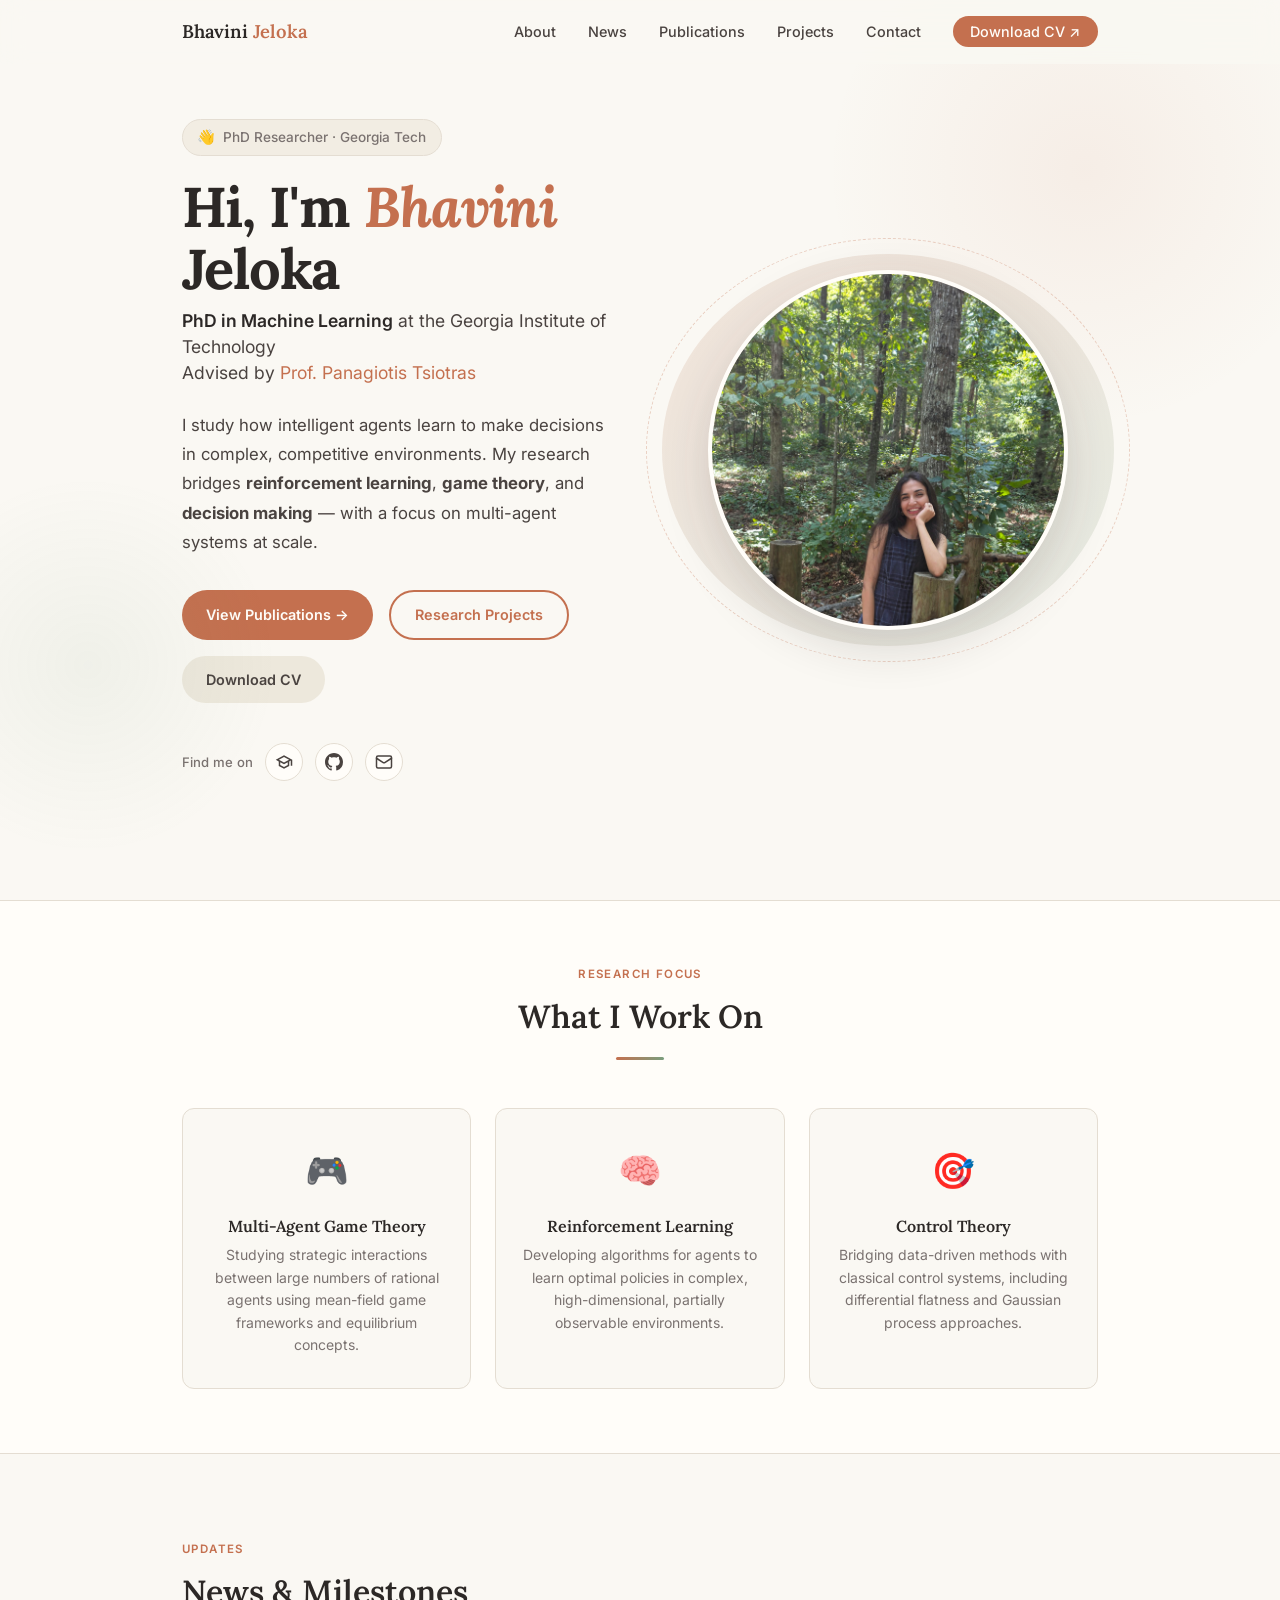
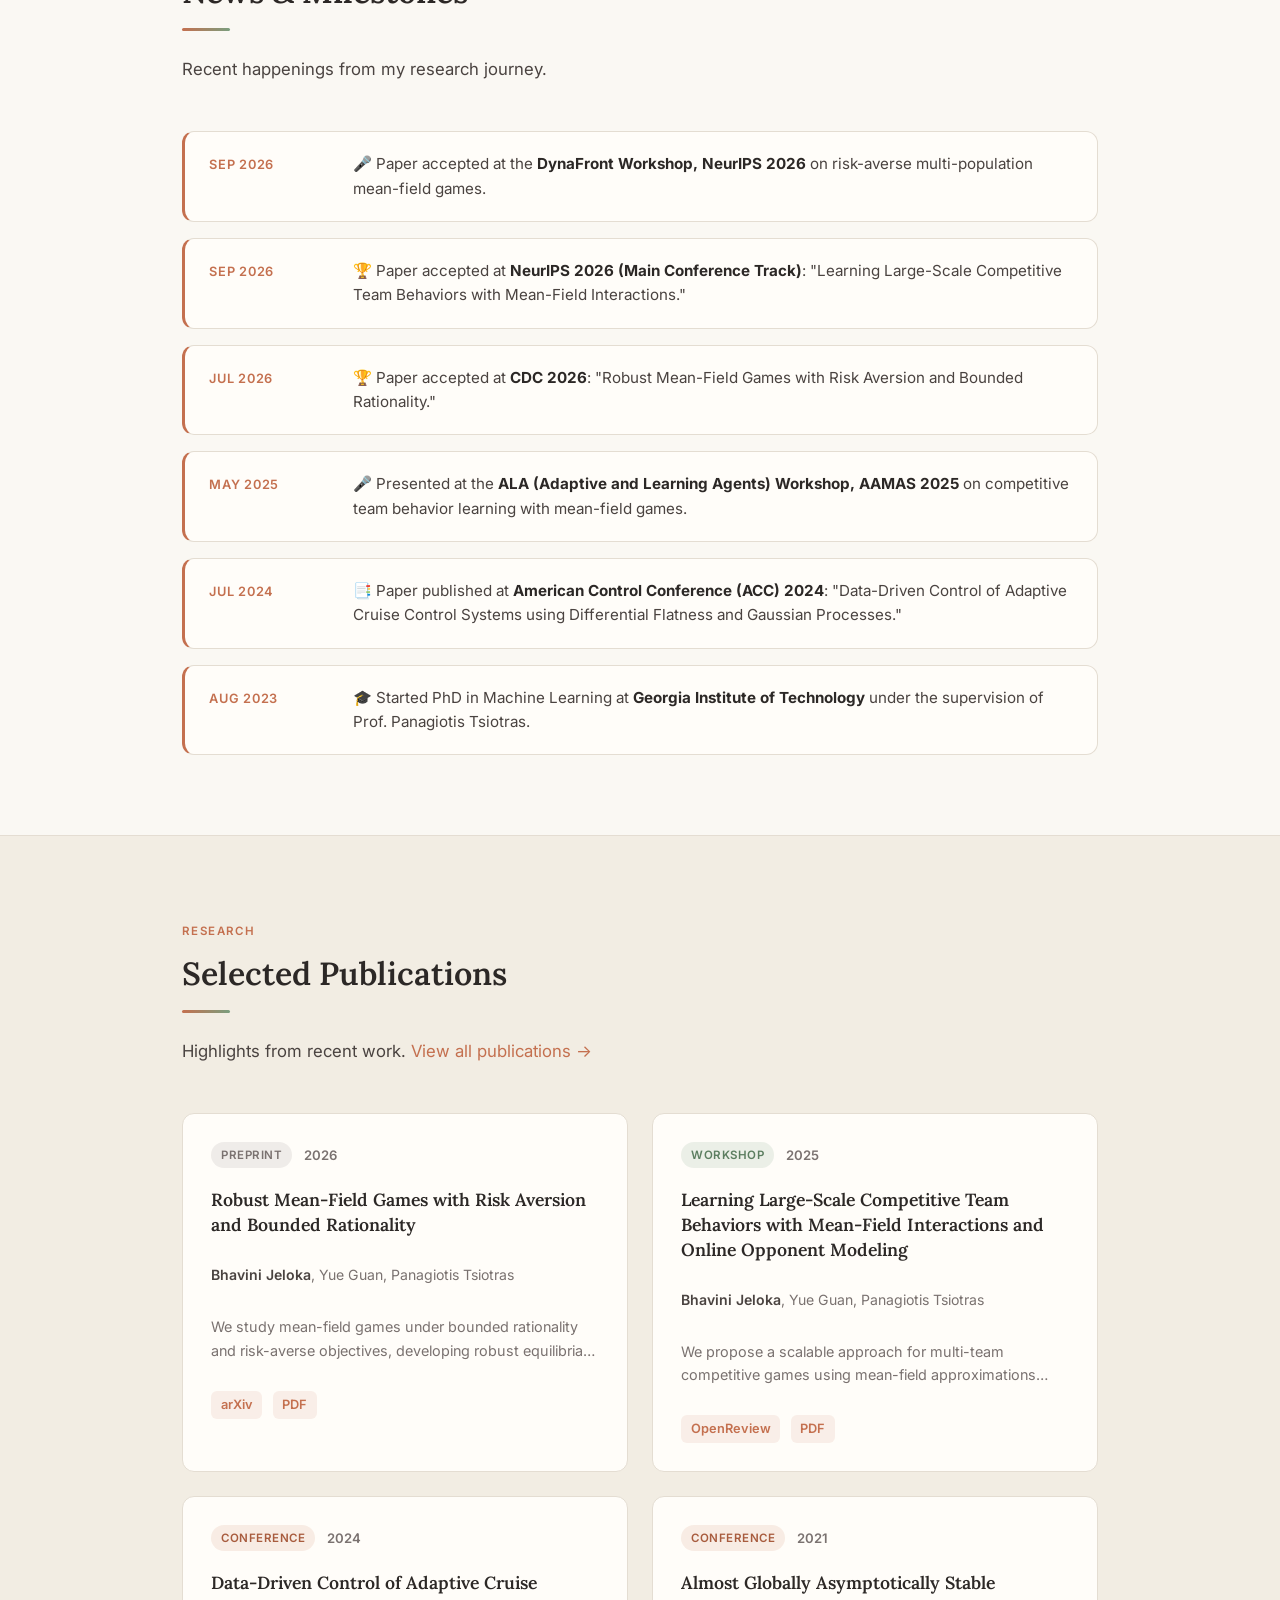
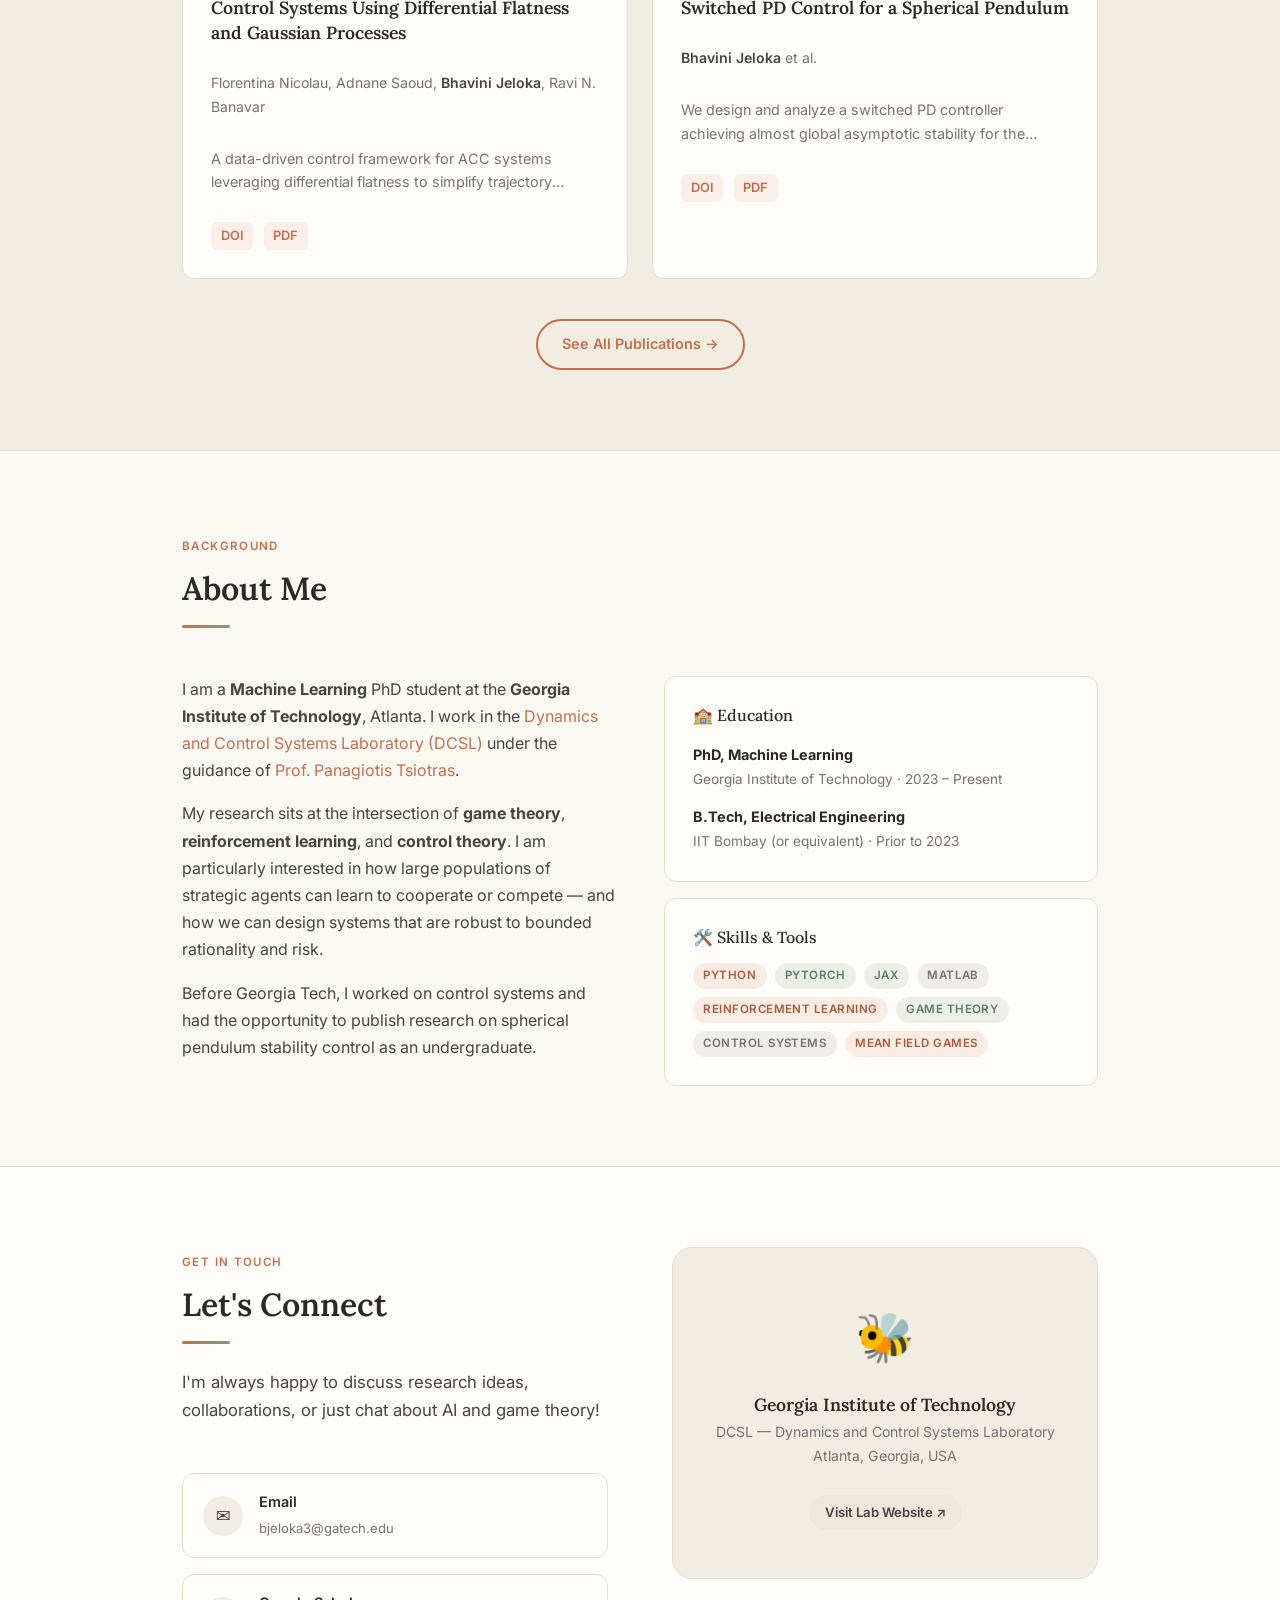
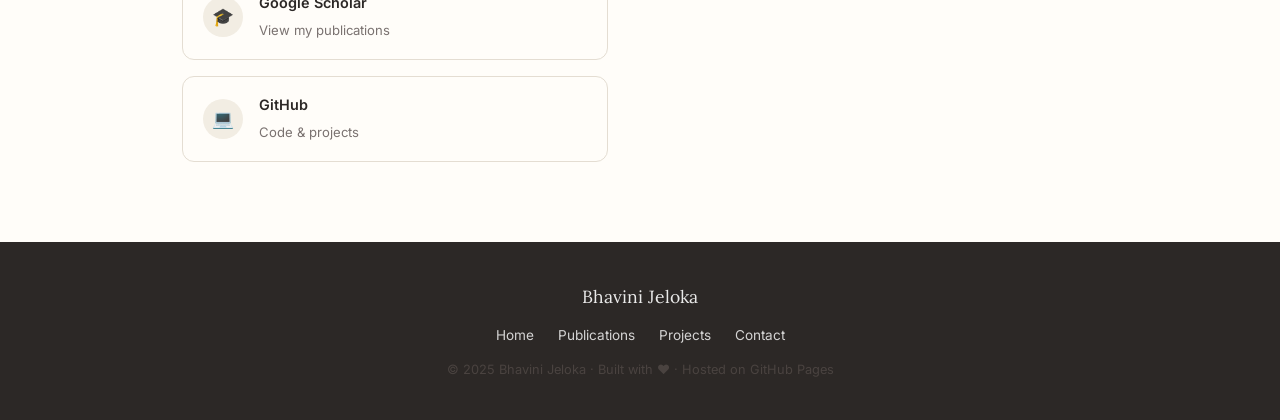
==== commit ccf8a6bb: "remove inkedin" ====
--- a/index.html
+++ b/index.html
@@ -75,9 +75,6 @@
             <a href="https://github.com/bhavini-jeloka" class="social-icon" id="social-github" target="_blank" rel="noopener" aria-label="GitHub" title="GitHub">
               <svg width="18" height="18" viewBox="0 0 24 24" fill="currentColor"><path d="M12 0C5.37 0 0 5.37 0 12c0 5.31 3.435 9.795 8.205 11.385.6.105.825-.255.825-.57 0-.285-.015-1.23-.015-2.235-3.015.555-3.795-.735-4.035-1.41-.135-.345-.72-1.41-1.23-1.695-.42-.225-1.02-.78-.015-.795.945-.015 1.62.87 1.845 1.23 1.08 1.815 2.805 1.305 3.495.99.105-.78.42-1.305.765-1.605-2.67-.3-5.46-1.335-5.46-5.925 0-1.305.465-2.385 1.23-3.225-.12-.3-.54-1.53.12-3.18 0 0 1.005-.315 3.3 1.23.96-.27 1.98-.405 3-.405s2.04.135 3 .405c2.295-1.56 3.3-1.23 3.3-1.23.66 1.65.24 2.88.12 3.18.765.84 1.23 1.905 1.23 3.225 0 4.605-2.805 5.625-5.475 5.925.435.375.81 1.095.81 2.22 0 1.605-.015 2.895-.015 3.3 0 .315.225.69.825.57A12.02 12.02 0 0 0 24 12c0-6.63-5.37-12-12-12z"/></svg>
             </a>
-            <a href="https://linkedin.com" class="social-icon" id="social-linkedin" target="_blank" rel="noopener" aria-label="LinkedIn" title="LinkedIn">
-              <svg width="18" height="18" viewBox="0 0 24 24" fill="currentColor"><path d="M20.447 20.452h-3.554v-5.569c0-1.328-.027-3.037-1.852-3.037-1.853 0-2.136 1.445-2.136 2.939v5.667H9.351V9h3.414v1.561h.046c.477-.9 1.637-1.85 3.37-1.85 3.601 0 4.267 2.37 4.267 5.455v6.286zM5.337 7.433a2.062 2.062 0 0 1-2.063-2.065 2.064 2.064 0 1 1 2.063 2.065zm1.782 13.019H3.555V9h3.564v11.452zM22.225 0H1.771C.792 0 0 .774 0 1.729v20.542C0 23.227.792 24 1.771 24h20.451C23.2 24 24 23.227 24 22.271V1.729C24 .774 23.2 0 22.222 0h.003z"/></svg>
-            </a>
             <a href="mailto:bjeloka3@gatech.edu" class="social-icon" id="social-email" aria-label="Email" title="Email">
               <svg width="18" height="18" viewBox="0 0 24 24" fill="none" stroke="currentColor" stroke-width="2" stroke-linecap="round" stroke-linejoin="round"><rect x="2" y="4" width="20" height="16" rx="2"/><path d="m22 7-8.97 5.7a1.94 1.94 0 0 1-2.06 0L2 7"/></svg>
             </a>
@@ -153,7 +150,7 @@
         <article class="news-item reveal">
           <time class="news-item__date" datetime="2026-09">Sep 2026</time>
           <p class="news-item__text">
-            🏆 Paper accepted at <strong>NeurIPS 2026 (Main conference track)</strong>: "Learning Large-Scale Competitive Team Behaviors with Mean-Field Interactions."
+            🏆 Paper accepted at <strong>NeurIPS 2026 (Main Conference Track)</strong>: "Learning Large-Scale Competitive Team Behaviors with Mean-Field Interactions."
           </p>
         </article>
 
@@ -359,13 +356,6 @@
                 <span>Code & projects</span>
               </div>
             </a>
-            <a href="https://linkedin.com" class="contact__link-item" id="contact-linkedin-link" target="_blank" rel="noopener">
-              <div class="contact__link-icon">💼</div>
-              <div class="contact__link-text">
-                <strong>LinkedIn</strong>
-                <span>Professional profile</span>
-              </div>
-            </a>
           </div>
         </div>
 
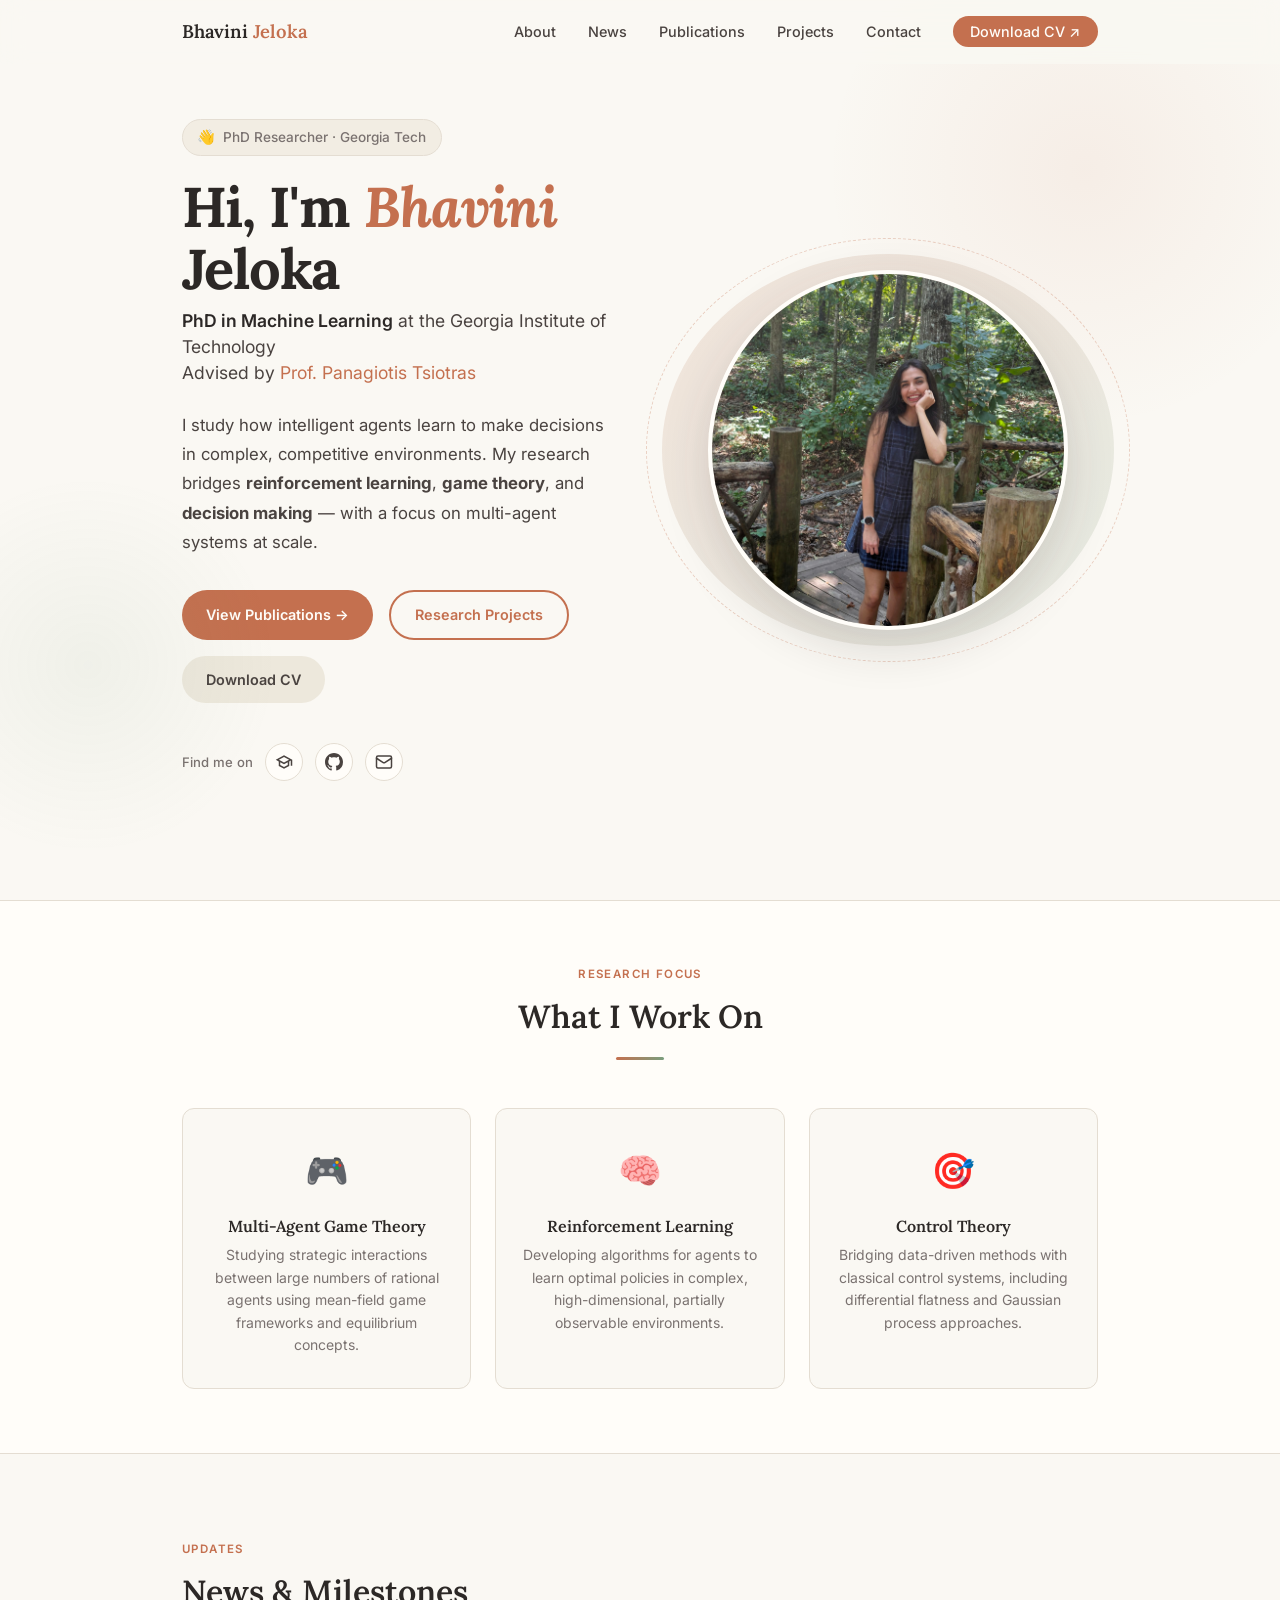
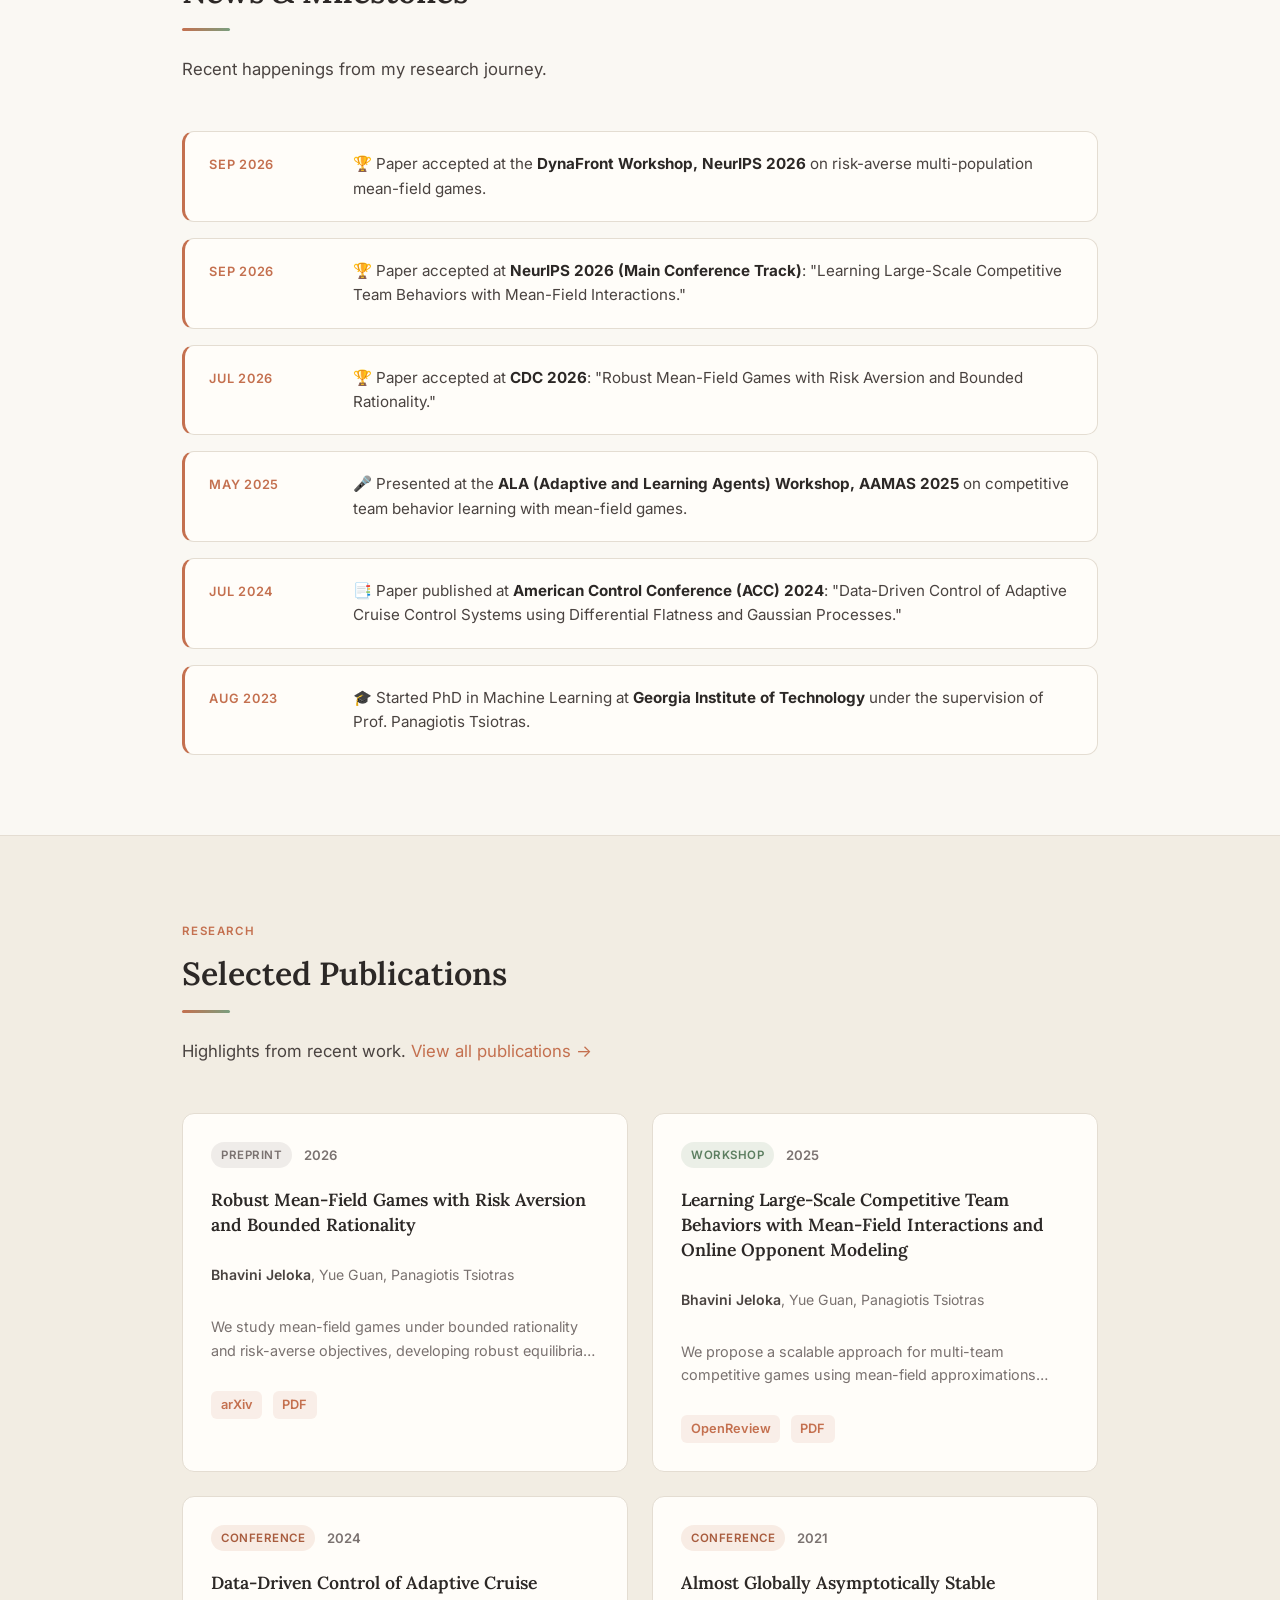
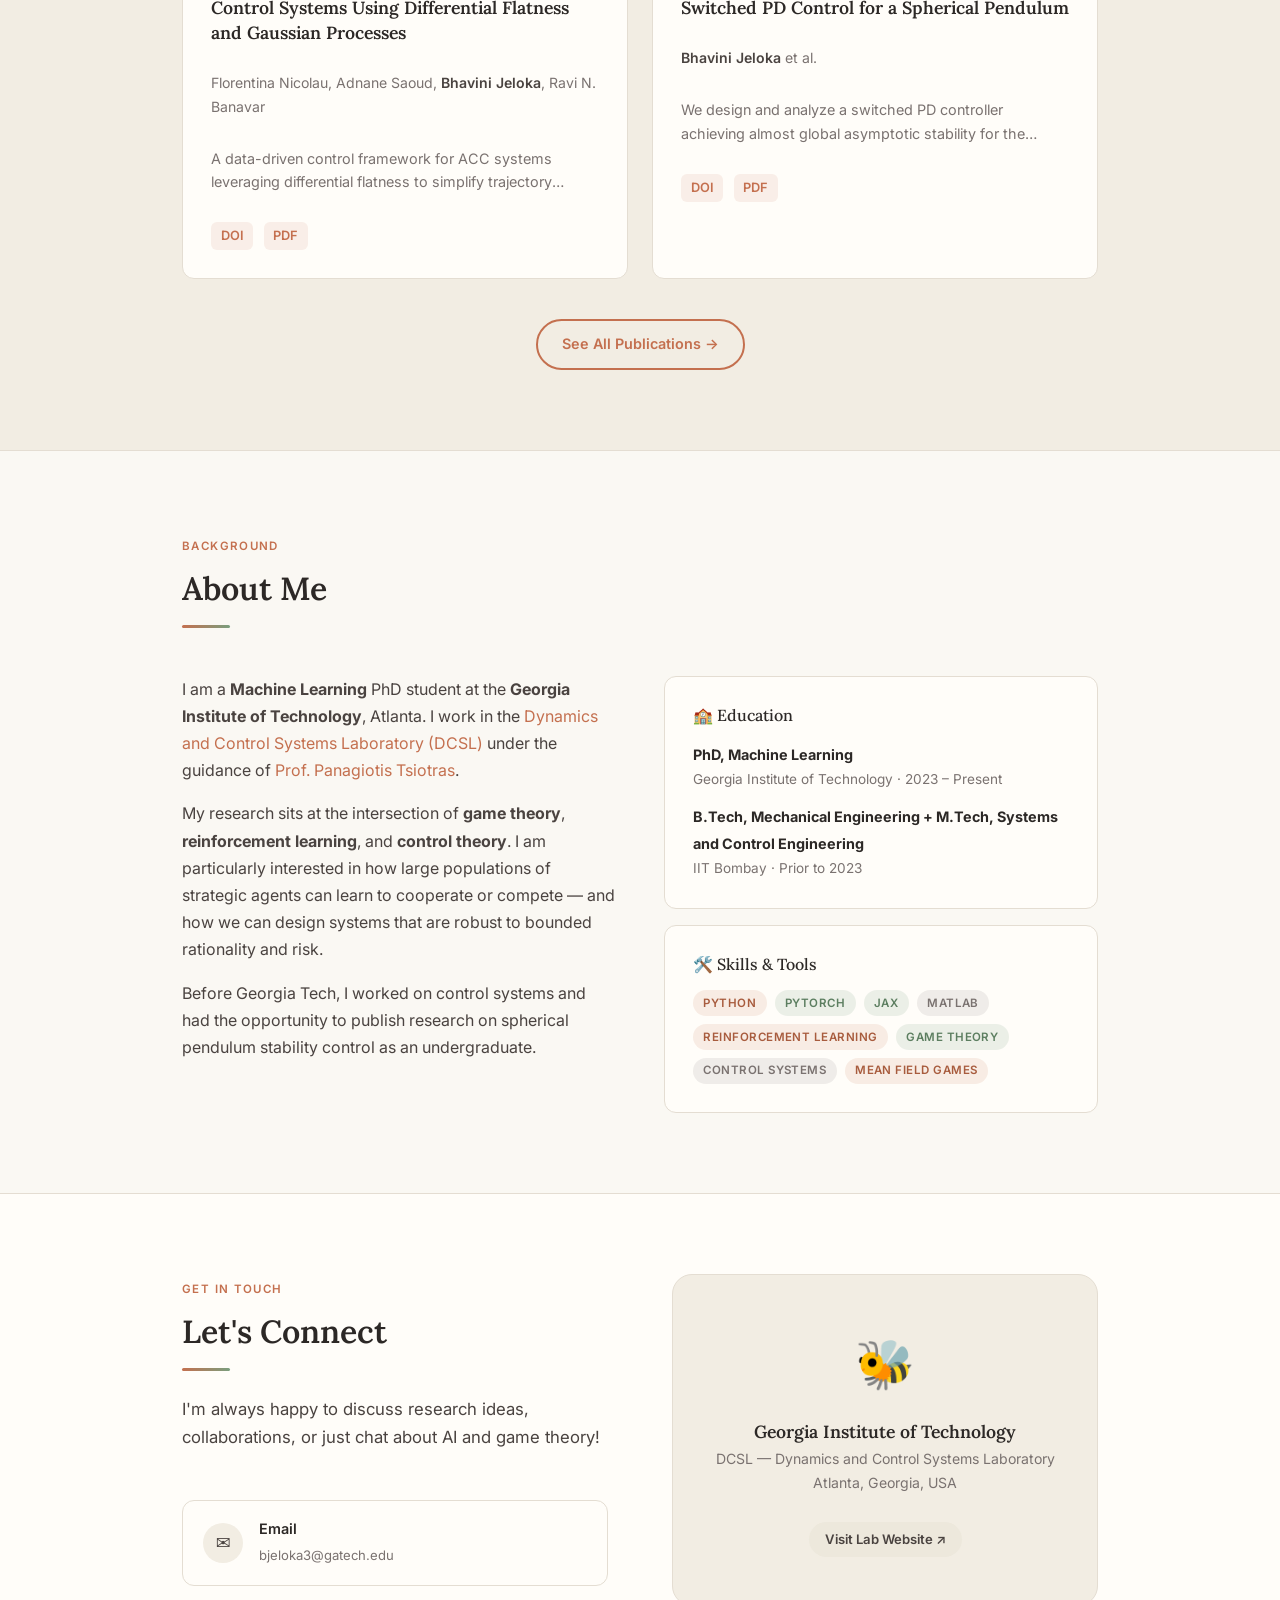
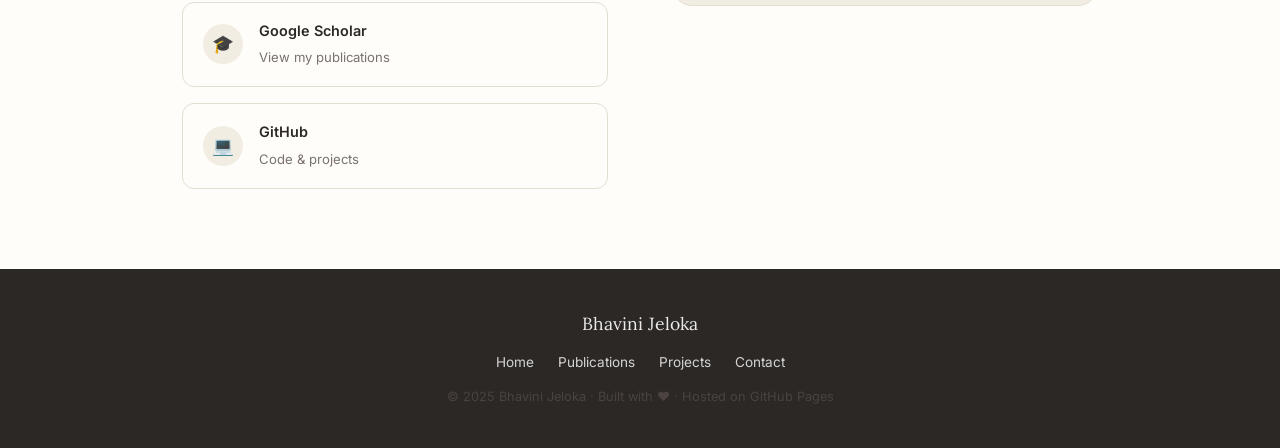
==== commit b5e1b77b: "make other modifications" ====
--- a/index.html
+++ b/index.html
@@ -143,7 +143,7 @@
         <article class="news-item reveal">
           <time class="news-item__date" datetime="2025-09">Sep 2026</time>
           <p class="news-item__text">
-            🎤 Paper accepted at the <strong>DynaFront Workshop, NeurIPS 2026</strong> on risk-averse multi-population mean-field games.
+            🏆 Paper accepted at the <strong>DynaFront Workshop, NeurIPS 2026</strong> on risk-averse multi-population mean-field games.
           </p>
         </article>
 
@@ -297,8 +297,8 @@
                 <p style="font-size: 0.85rem; margin: 0; color: var(--charcoal-lt);">Georgia Institute of Technology · 2023 – Present</p>
               </div>
               <div>
-                <strong style="font-size: 0.9rem;">B.Tech, Electrical Engineering</strong>
-                <p style="font-size: 0.85rem; margin: 0; color: var(--charcoal-lt);">IIT Bombay (or equivalent) · Prior to 2023</p>
+                <strong style="font-size: 0.9rem;">B.Tech, Mechanical Engineering  + M.Tech, Systems and Control Engineering</strong>
+                <p style="font-size: 0.85rem; margin: 0; color: var(--charcoal-lt);">IIT Bombay · Prior to 2023</p>
               </div>
             </div>
           </div>
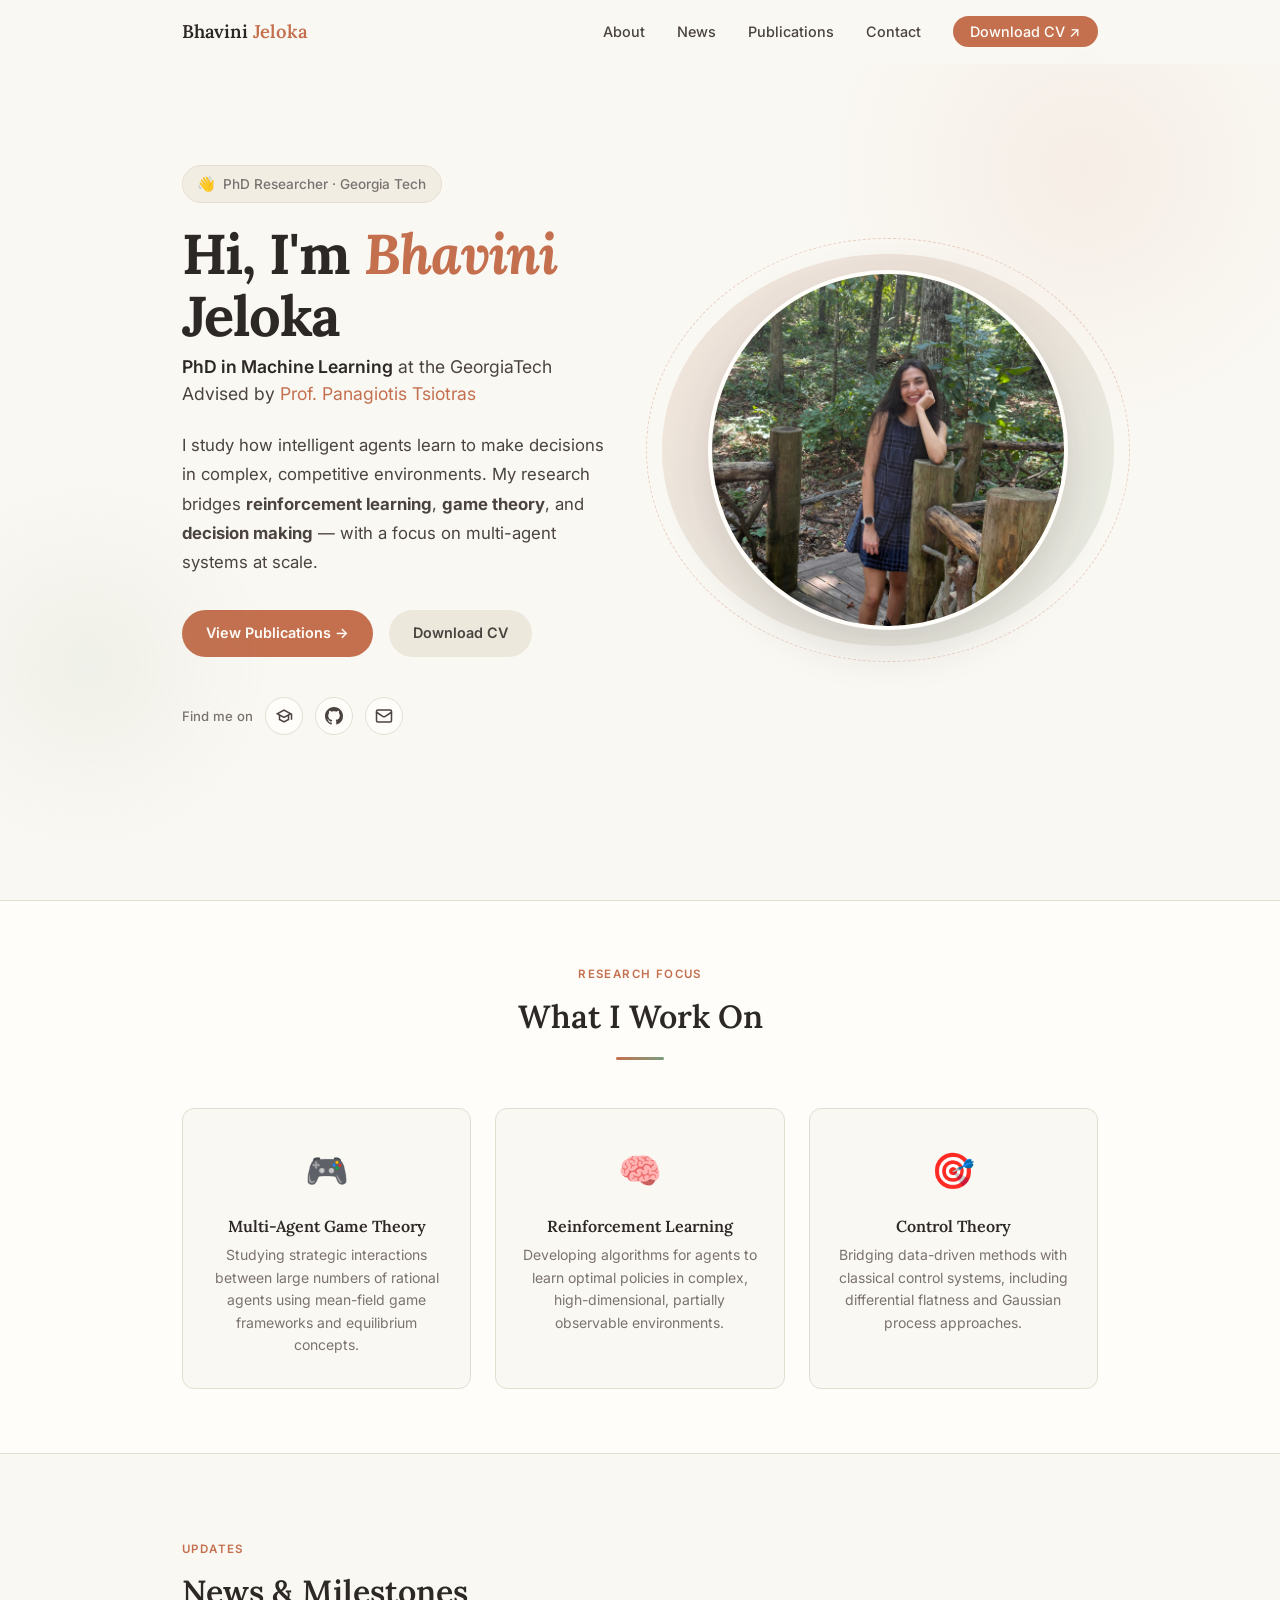
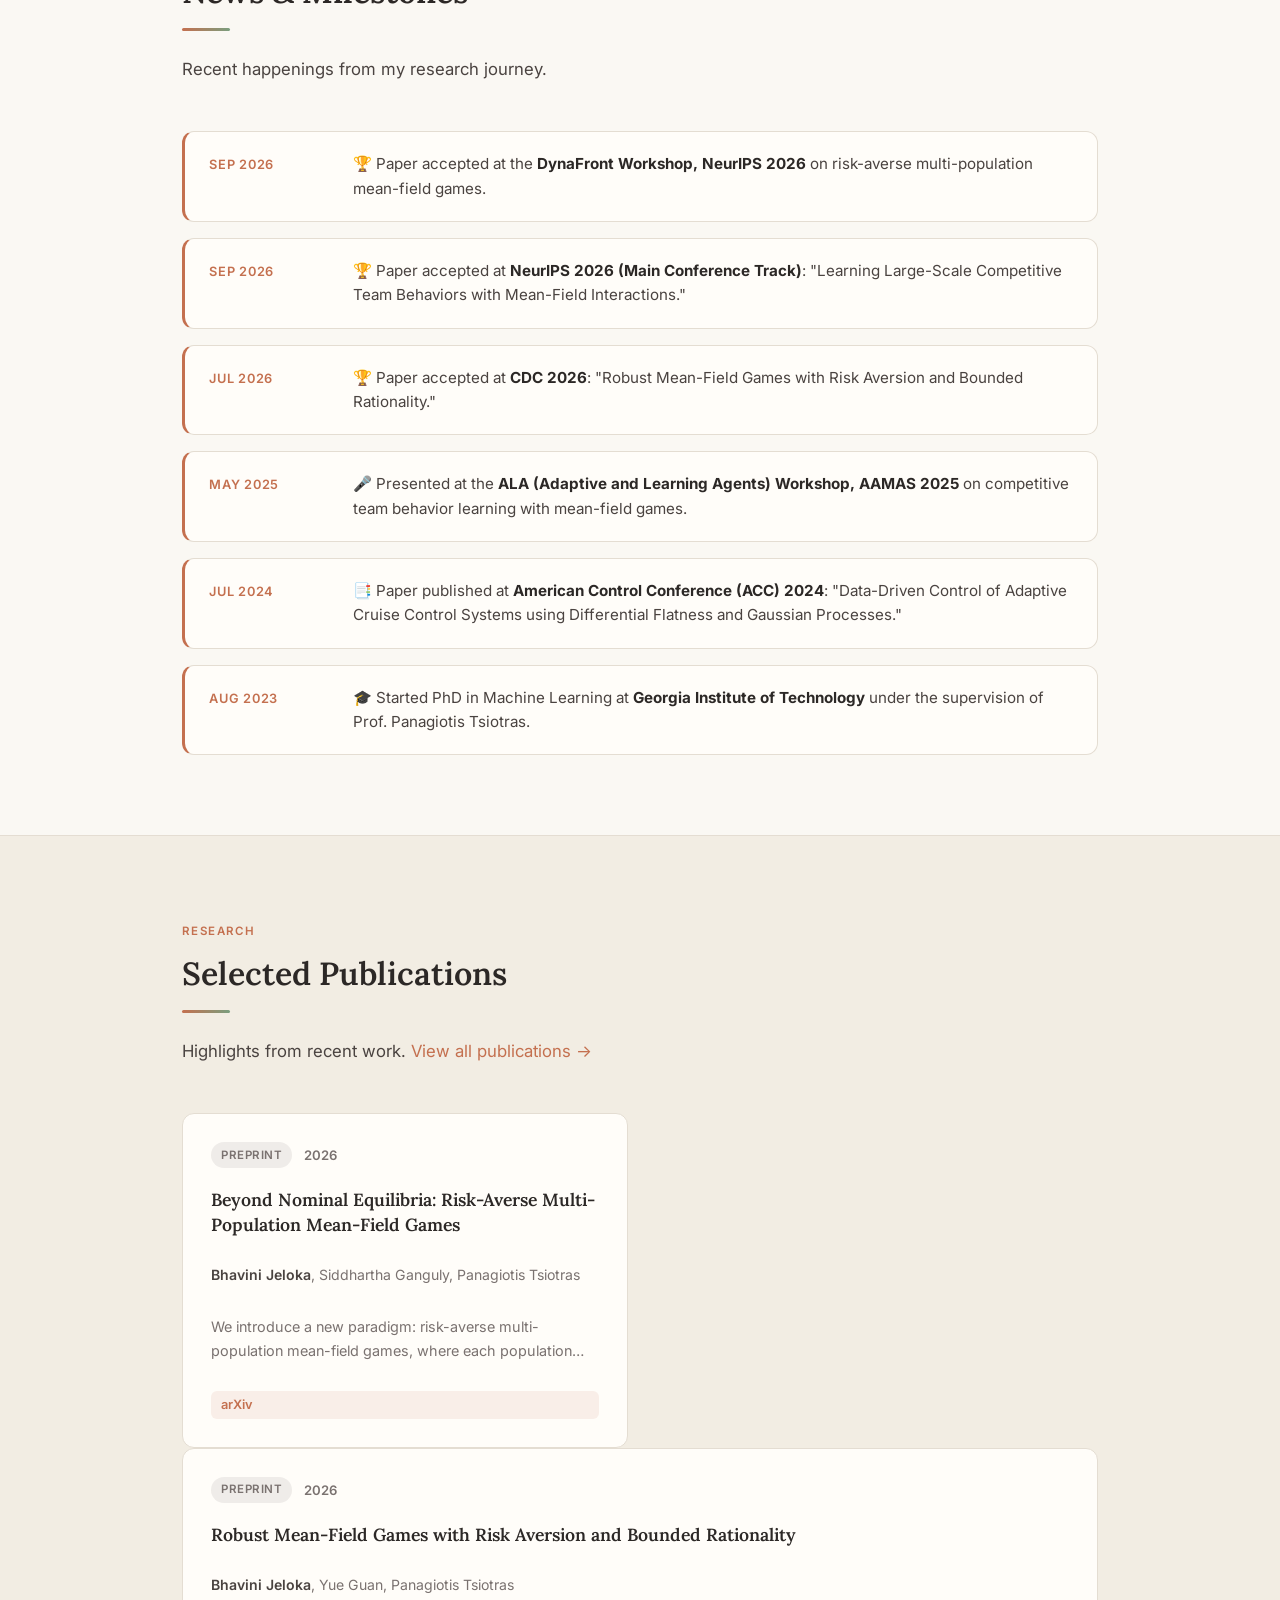
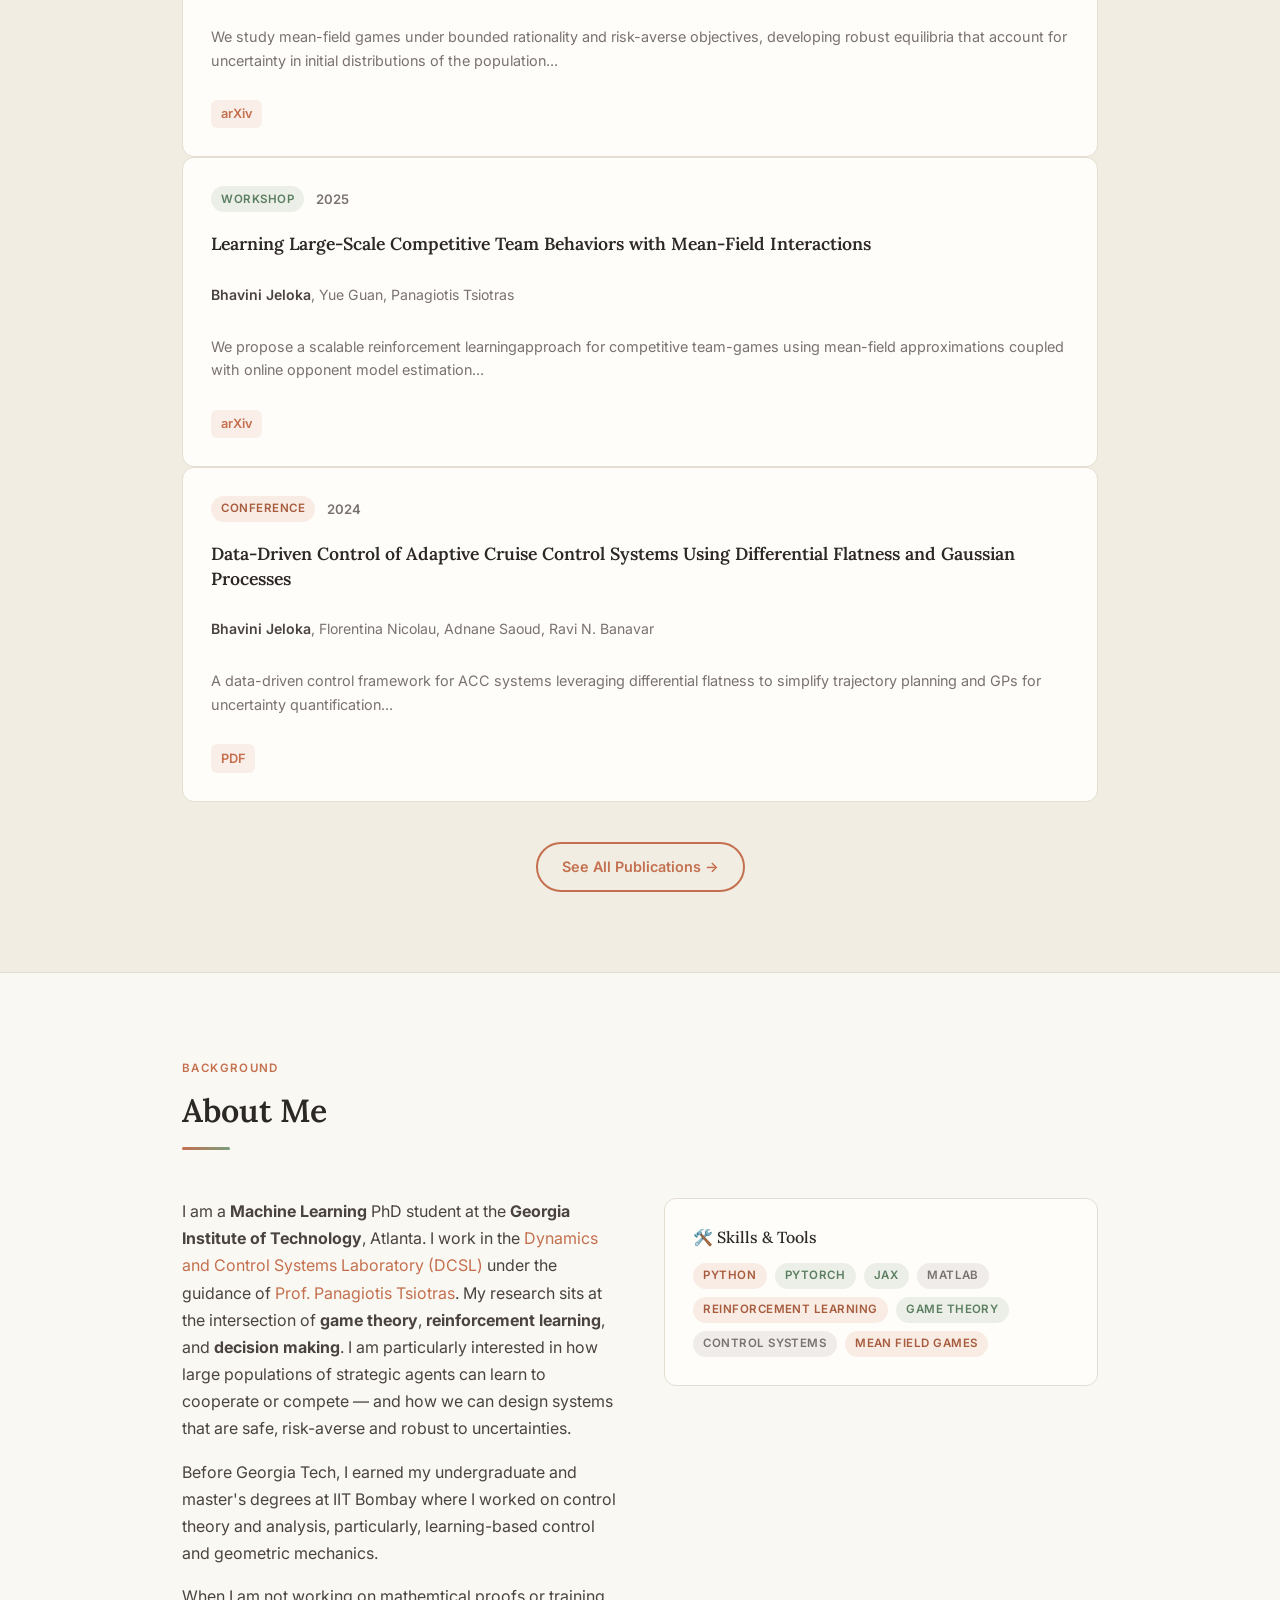
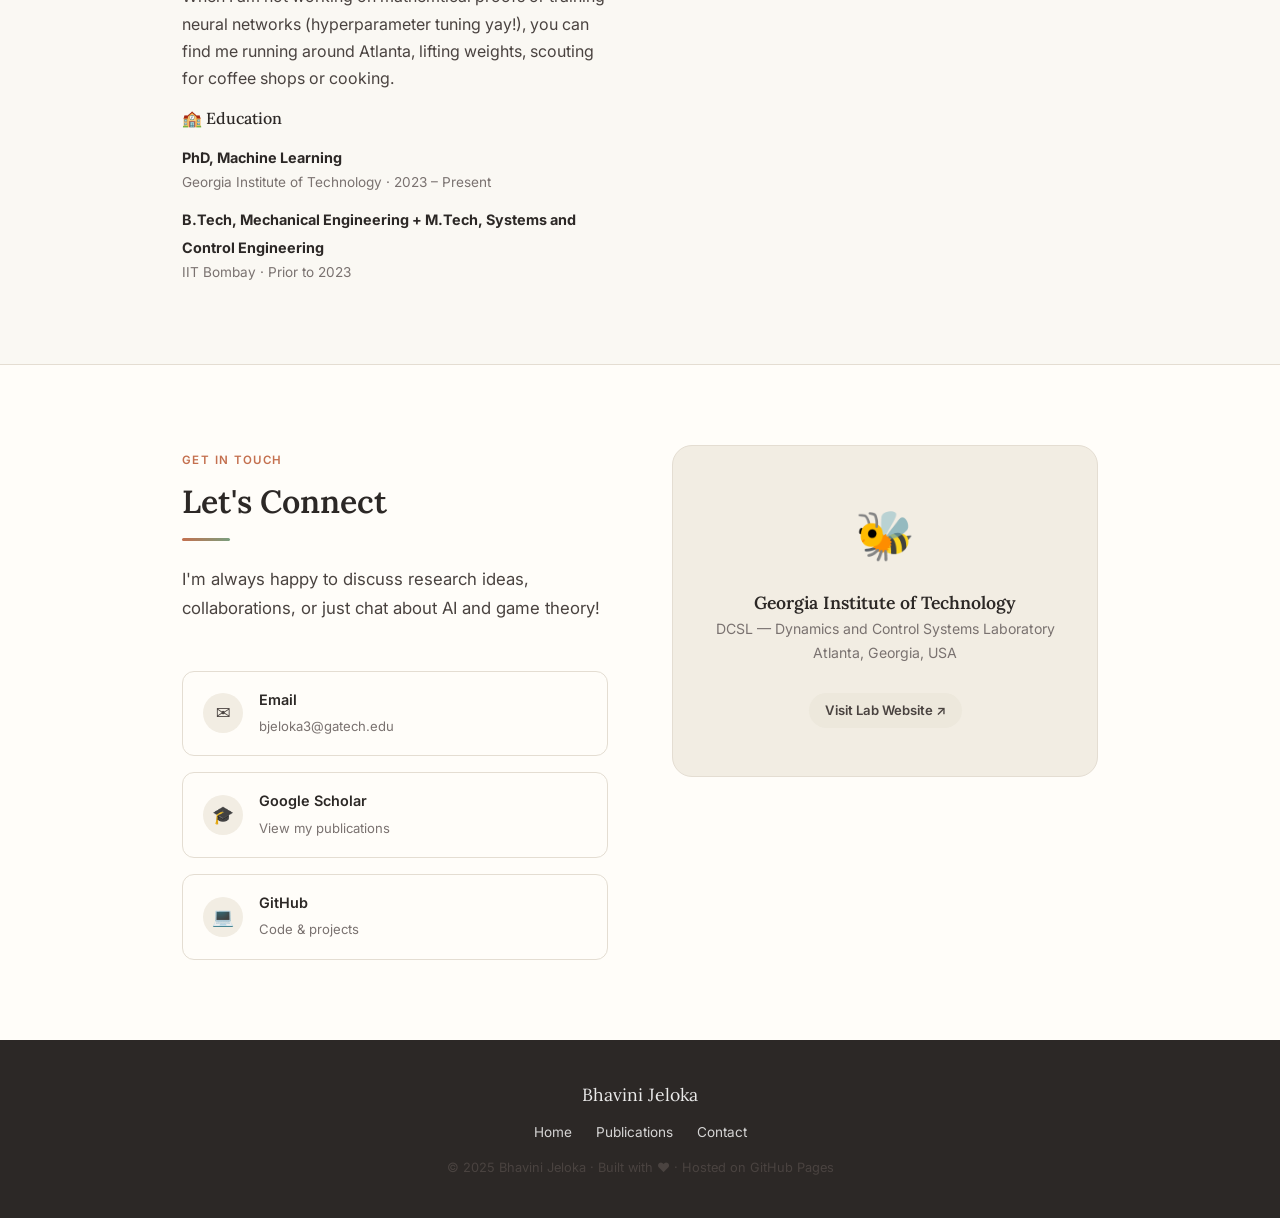
==== commit 6e8ba3d6: "update index" ====
--- a/index.html
+++ b/index.html
@@ -29,7 +29,6 @@
         <li><a href="#about">About</a></li>
         <li><a href="#news">News</a></li>
         <li><a href="publications.html">Publications</a></li>
-        <li><a href="projects.html">Projects</a></li>
         <li><a href="#contact">Contact</a></li>
         <li><a href="assets/cv.pdf" class="nav__cta" target="_blank" rel="noopener">Download CV ↗</a></li>
       </ul>
@@ -52,8 +51,8 @@
           </h1>
 
           <p class="hero__role animate-fade-up delay-2">
-            <strong>PhD in Machine Learning</strong> at the Georgia Institute of Technology<br>
-            Advised by <a href="https://dcsl.gatech.edu/tsiotras.html" target="_blank" rel="noopener">Prof. Panagiotis Tsiotras</a>
+            <strong>PhD in Machine Learning</strong> at the GeorgiaTech<br>
+            Advised by <a href="https://ae.gatech.edu/directory/person/panagiotis-tsiotras" target="_blank" rel="noopener">Prof. Panagiotis Tsiotras</a>
           </p>
 
           <p class="hero__bio animate-fade-up delay-2">
@@ -62,7 +61,6 @@
 
           <div class="hero__actions animate-fade-up delay-3">
             <a href="publications.html" class="btn btn--primary" id="hero-pubs-btn">View Publications →</a>
-            <a href="projects.html" class="btn btn--outline" id="hero-projects-btn">Research Projects</a>
             <a href="assets/cv.pdf" class="btn btn--ghost" id="hero-cv-btn" target="_blank">Download CV</a>
           </div>
 
@@ -200,18 +198,32 @@
 
       <div class="pubs-grid">
 
+
         <div class="card reveal">
           <div class="pub-card">
             <div class="pub-card__meta">
               <span class="tag tag--preprint">Preprint</span>
               <span class="pub-card__year">2026</span>
             </div>
+            <h3 class="pub-card__title">Beyond Nominal Equilibria: Risk-Averse Multi-Population Mean-Field Games</h3>
+            <p class="pub-card__authors"><em>Bhavini Jeloka</em>, Siddhartha Ganguly, Panagiotis Tsiotras</p>
+            <p class="pub-card__abstract">We introduce a new paradigm: risk-averse multi-population mean-field games, where each population optimizes a worst-case expected reward over dynamically feasible ambiguity sets of mean-field flows of a subset of the other populations...</p>
+              <a href="https://arxiv.org/pdf/2610.09244" class="pub-link" id="pub1-arxiv">arXiv</a>
+            </div>
+          </div>
+        </div>
+
+        <div class="card reveal">
+          <div class="pub-card">
+            <div class="pub-card__meta">
+              <span class="tag tag--preprint">Preprint</span>
+              <span class="pub-card__year">2026</span>
+            </div>
             <h3 class="pub-card__title">Robust Mean-Field Games with Risk Aversion and Bounded Rationality</h3>
             <p class="pub-card__authors"><em>Bhavini Jeloka</em>, Yue Guan, Panagiotis Tsiotras</p>
-            <p class="pub-card__abstract">We study mean-field games under bounded rationality and risk-averse objectives, developing robust equilibria that account for uncertainty in opponent behavior...</p>
+            <p class="pub-card__abstract">We study mean-field games under bounded rationality and risk-averse objectives, developing robust equilibria that account for uncertainty in initial distributions of the population...</p>
             <div class="pub-card__links">
-              <a href="#" class="pub-link" id="pub1-arxiv">arXiv</a>
-              <a href="#" class="pub-link" id="pub1-pdf">PDF</a>
+              <a href="https://arxiv.org/pdf/2602.13353" class="pub-link"  id="pub2-arxiv">arXiv</a>
             </div>
           </div>
         </div>
@@ -222,12 +234,11 @@
               <span class="tag tag--workshop">Workshop</span>
               <span class="pub-card__year">2025</span>
             </div>
-            <h3 class="pub-card__title">Learning Large-Scale Competitive Team Behaviors with Mean-Field Interactions and Online Opponent Modeling</h3>
+            <h3 class="pub-card__title">Learning Large-Scale Competitive Team Behaviors with Mean-Field Interactions</h3>
             <p class="pub-card__authors"><em>Bhavini Jeloka</em>, Yue Guan, Panagiotis Tsiotras</p>
-            <p class="pub-card__abstract">We propose a scalable approach for multi-team competitive games using mean-field approximations coupled with online opponent model estimation...</p>
+            <p class="pub-card__abstract">We propose a scalable reinforcement learningapproach for competitive team-games using mean-field approximations coupled with online opponent model estimation...</p>
             <div class="pub-card__links">
-              <a href="https://openreview.net" class="pub-link" id="pub2-openreview" target="_blank" rel="noopener">OpenReview</a>
-              <a href="#" class="pub-link" id="pub2-pdf">PDF</a>
+              <a href="https://arxiv.org/pdf/2504.21164" class="pub-link"  id="pub3-arxiv">arXiv</a>
             </div>
           </div>
         </div>
@@ -239,27 +250,10 @@
               <span class="pub-card__year">2024</span>
             </div>
             <h3 class="pub-card__title">Data-Driven Control of Adaptive Cruise Control Systems Using Differential Flatness and Gaussian Processes</h3>
-            <p class="pub-card__authors">Florentina Nicolau, Adnane Saoud, <em>Bhavini Jeloka</em>, Ravi N. Banavar</p>
+            <p class="pub-card__authors"> <em>Bhavini Jeloka</em>, Florentina Nicolau, Adnane Saoud, Ravi N. Banavar</p>
             <p class="pub-card__abstract">A data-driven control framework for ACC systems leveraging differential flatness to simplify trajectory planning and GPs for uncertainty quantification...</p>
             <div class="pub-card__links">
-              <a href="#" class="pub-link" id="pub3-doi">DOI</a>
-              <a href="#" class="pub-link" id="pub3-pdf">PDF</a>
-            </div>
-          </div>
-        </div>
-
-        <div class="card reveal" style="transition-delay: 0.2s;">
-          <div class="pub-card">
-            <div class="pub-card__meta">
-              <span class="tag tag--conference">Conference</span>
-              <span class="pub-card__year">2021</span>
-            </div>
-            <h3 class="pub-card__title">Almost Globally Asymptotically Stable Switched PD Control for a Spherical Pendulum</h3>
-            <p class="pub-card__authors"><em>Bhavini Jeloka</em> et al.</p>
-            <p class="pub-card__abstract">We design and analyze a switched PD controller achieving almost global asymptotic stability for the underactuated spherical pendulum system...</p>
-            <div class="pub-card__links">
-              <a href="#" class="pub-link" id="pub4-doi">DOI</a>
-              <a href="#" class="pub-link" id="pub4-pdf">PDF</a>
+              <a href="https://ieeexplore.ieee.org/abstract/document/10644717" class="pub-link" id="pub4-pdf">PDF</a>
             </div>
           </div>
         </div>
@@ -284,12 +278,9 @@
       </div>
       <div style="display: grid; grid-template-columns: 1fr 1fr; gap: 3rem; align-items: start;" class="about-grid">
         <div class="reveal">
-          <p>I am a <strong>Machine Learning</strong> PhD student at the <strong>Georgia Institute of Technology</strong>, Atlanta. I work in the <a href="https://dcsl.gatech.edu" target="_blank" rel="noopener">Dynamics and Control Systems Laboratory (DCSL)</a> under the guidance of <a href="https://dcsl.gatech.edu/tsiotras.html" target="_blank" rel="noopener">Prof. Panagiotis Tsiotras</a>.</p>
-          <p>My research sits at the intersection of <strong>game theory</strong>, <strong>reinforcement learning</strong>, and <strong>control theory</strong>. I am particularly interested in how large populations of strategic agents can learn to cooperate or compete — and how we can design systems that are robust to bounded rationality and risk.</p>
-          <p>Before Georgia Tech, I worked on control systems and had the opportunity to publish research on spherical pendulum stability control as an undergraduate.</p>
-        </div>
-        <div class="reveal" style="transition-delay: 0.15s;">
-          <div class="card" style="margin-bottom: 1rem;">
+          <p>I am a <strong>Machine Learning</strong> PhD student at the <strong>Georgia Institute of Technology</strong>, Atlanta. I work in the <a href="https://dcsl.gatech.edu" target="_blank" rel="noopener">Dynamics and Control Systems Laboratory (DCSL)</a> under the guidance of <a href="https://dcsl.gatech.edu/" target="_blank" rel="noopener">Prof. Panagiotis Tsiotras</a>. My research sits at the intersection of <strong>game theory</strong>, <strong>reinforcement learning</strong>, and <strong>decision making</strong>. I am particularly interested in how large populations of strategic agents can learn to cooperate or compete — and how we can design systems that are safe, risk-averse and robust to uncertainties.</p>
+          <p>Before Georgia Tech, I earned my undergraduate and master's degrees at IIT Bombay where I worked on control theory and analysis, particularly, learning-based control and geometric mechanics. </p>
+          <p> When I am not working on mathemtical proofs or training neural networks (hyperparameter tuning yay!), you can find me running around Atlanta, lifting weights, scouting for coffee shops or cooking. </p>
             <h4 style="margin-bottom: 1rem; color: var(--charcoal);">🏫 Education</h4>
             <div style="display: flex; flex-direction: column; gap: 0.75rem;">
               <div>
@@ -365,7 +356,7 @@
             <h3 class="contact__map-title">Georgia Institute of Technology</h3>
             <p class="contact__map-sub">DCSL — Dynamics and Control Systems Laboratory<br>Atlanta, Georgia, USA</p>
             <br>
-            <a href="https://dcsl.gatech.edu" class="btn btn--ghost btn--sm" target="_blank" rel="noopener" id="dcsl-link">Visit Lab Website ↗</a>
+            <a href="https://dcsl.gatech.edu/" class="btn btn--ghost btn--sm" target="_blank" rel="noopener" id="dcsl-link">Visit Lab Website ↗</a>
           </div>
         </div>
       </div>
@@ -381,7 +372,6 @@
       <div class="footer__links">
         <a href="#hero">Home</a>
         <a href="publications.html">Publications</a>
-        <a href="projects.html">Projects</a>
         <a href="#contact">Contact</a>
       </div>
       <p class="footer__copy">© 2025 Bhavini Jeloka · Built with ♥ · Hosted on GitHub Pages</p>
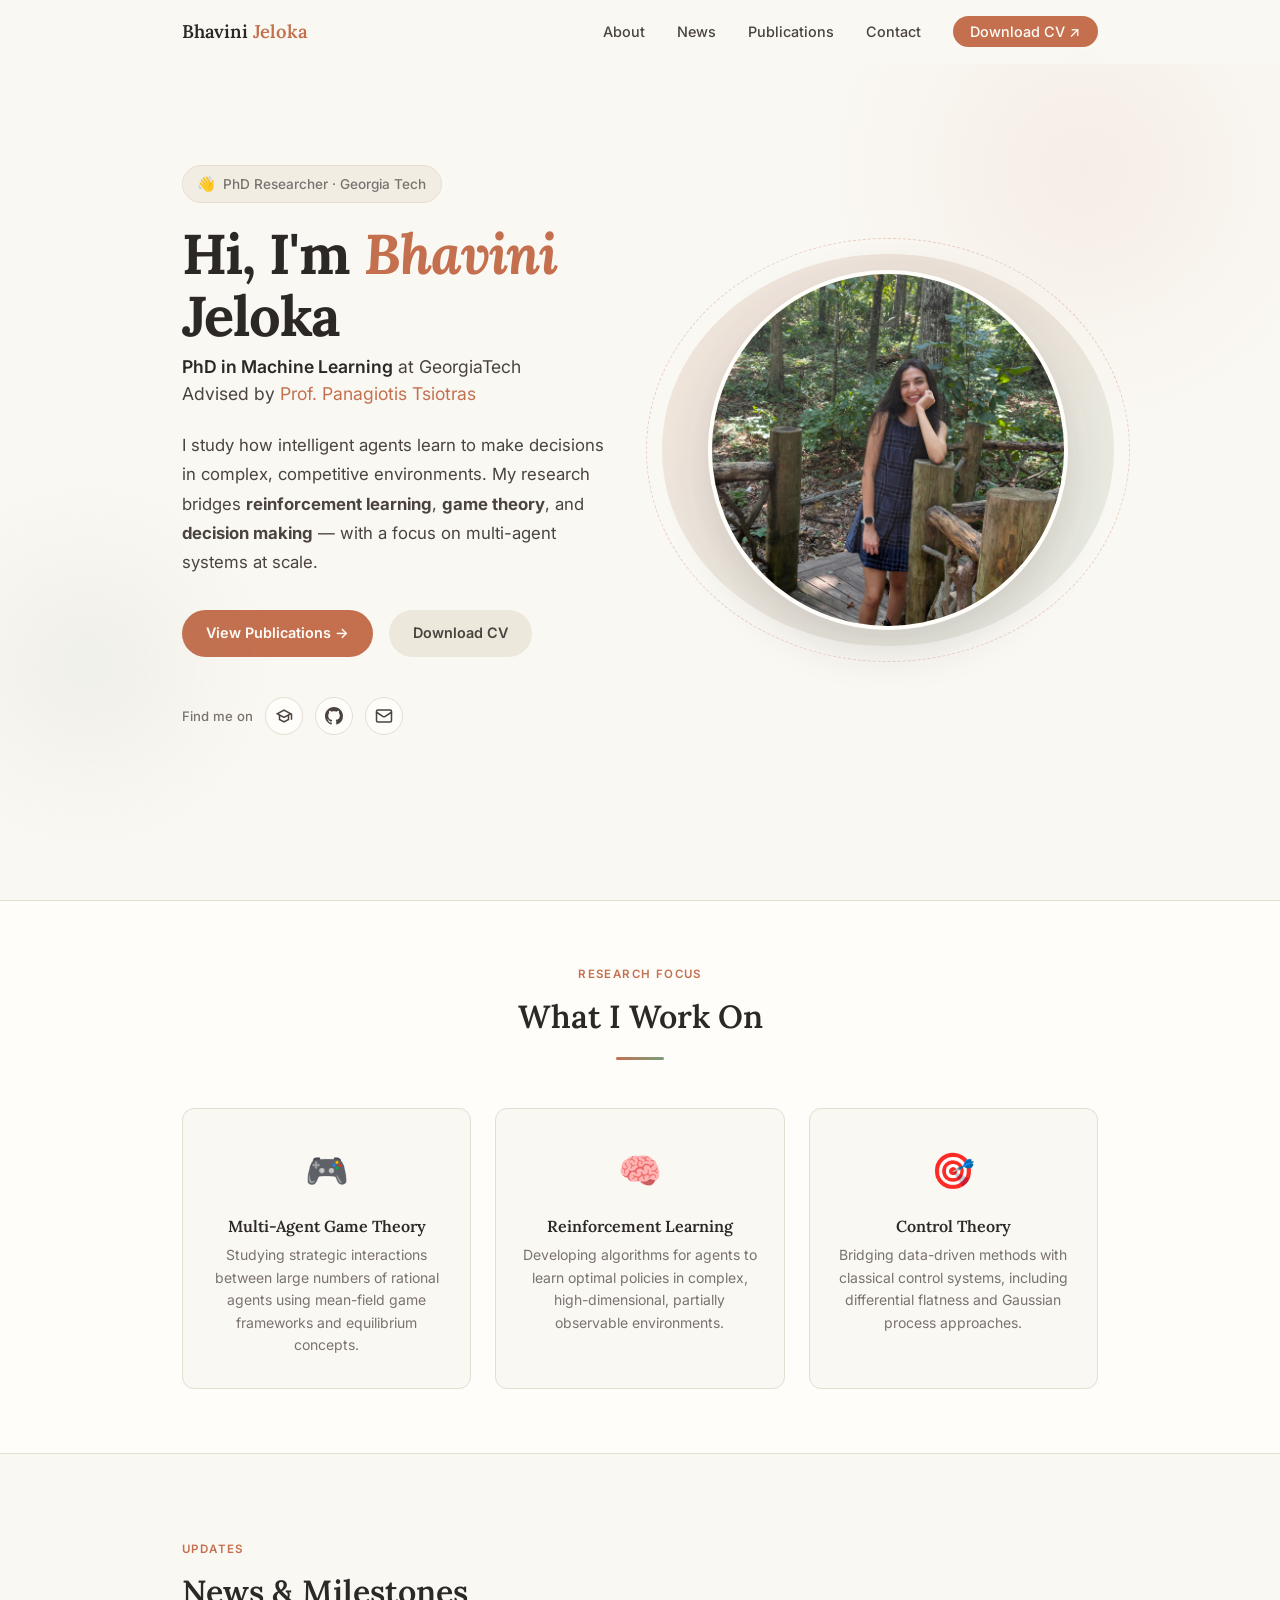
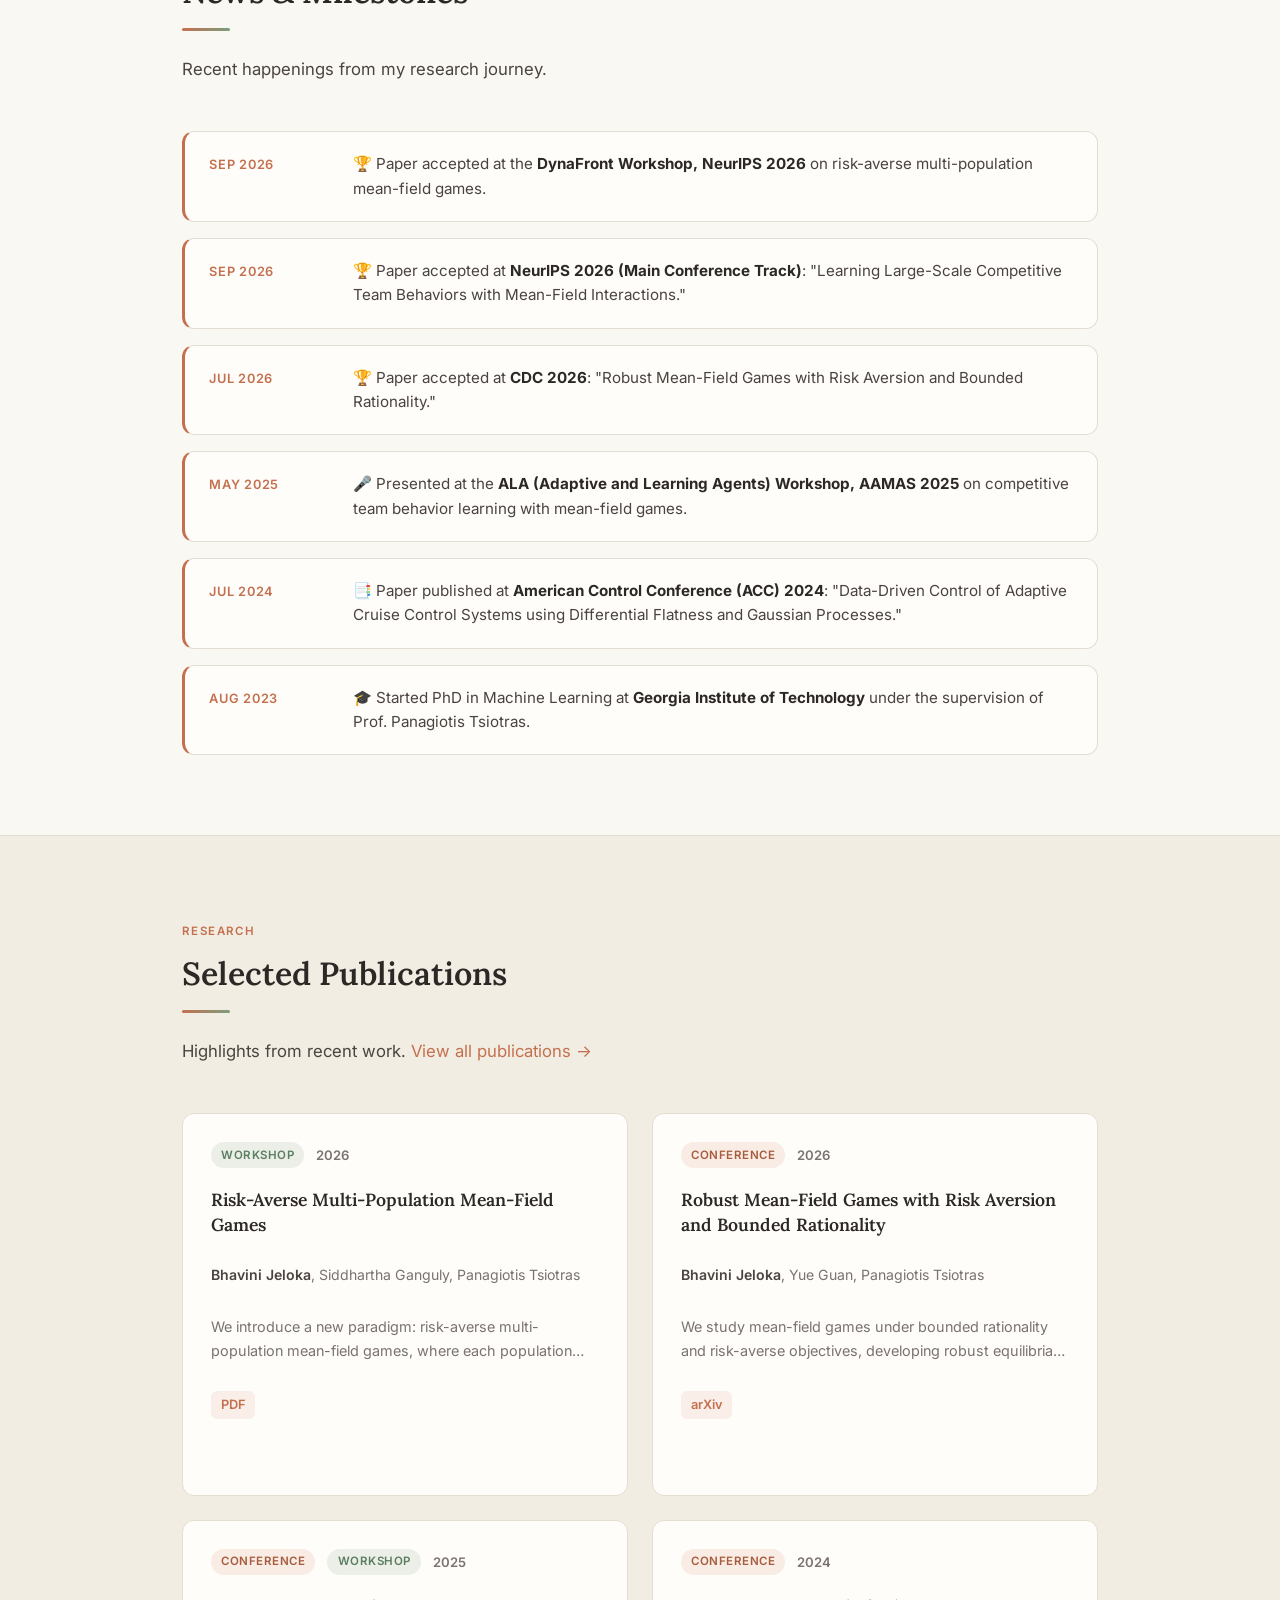
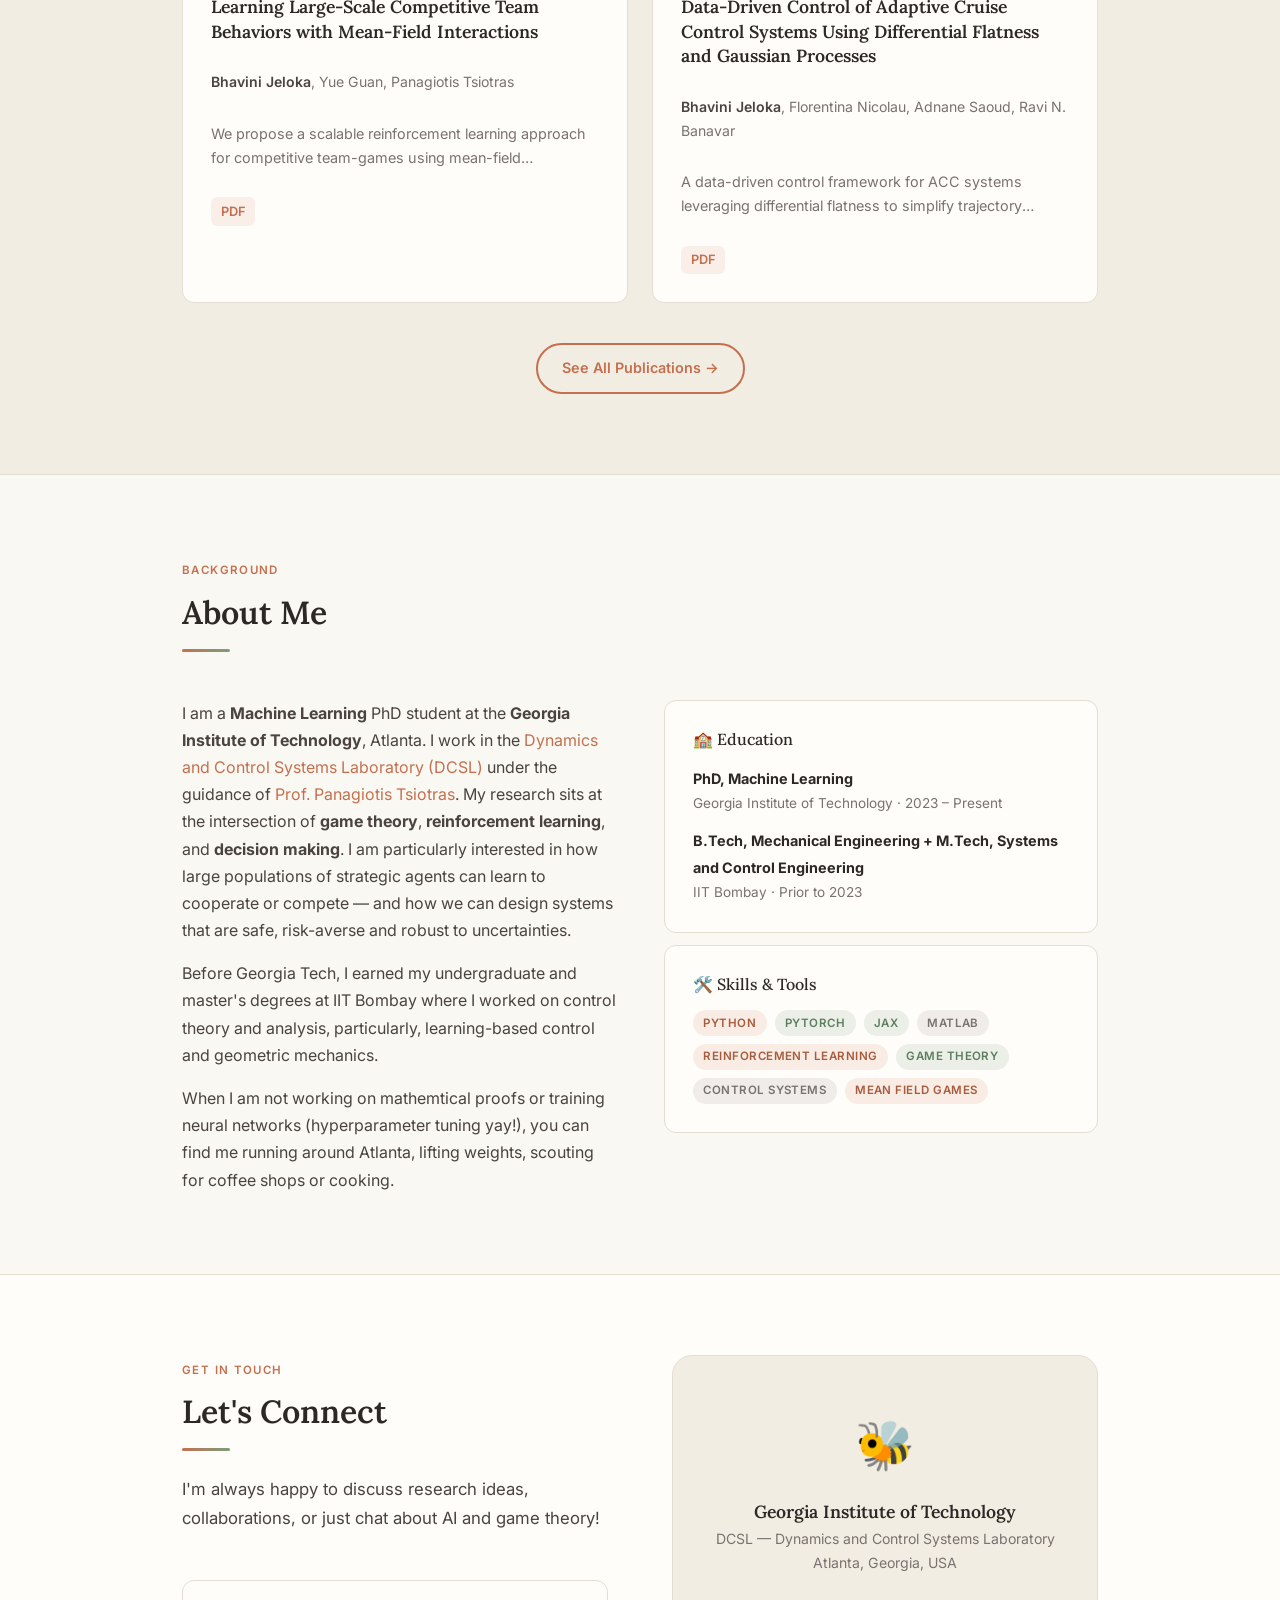
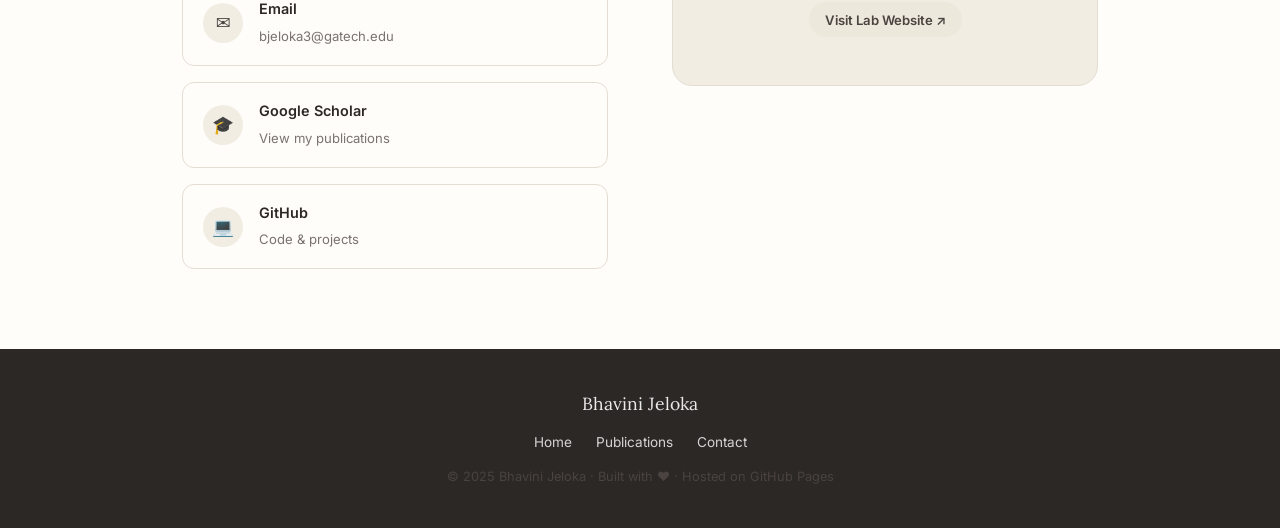
==== commit 94b67d72: "done" ====
--- a/index.html
+++ b/index.html
@@ -51,7 +51,7 @@
           </h1>
 
           <p class="hero__role animate-fade-up delay-2">
-            <strong>PhD in Machine Learning</strong> at the GeorgiaTech<br>
+            <strong>PhD in Machine Learning</strong> at GeorgiaTech<br>
             Advised by <a href="https://ae.gatech.edu/directory/person/panagiotis-tsiotras" target="_blank" rel="noopener">Prof. Panagiotis Tsiotras</a>
           </p>
 
@@ -202,13 +202,14 @@
         <div class="card reveal">
           <div class="pub-card">
             <div class="pub-card__meta">
-              <span class="tag tag--preprint">Preprint</span>
+              <span class="tag tag--workshop">Workshop</span>
               <span class="pub-card__year">2026</span>
             </div>
-            <h3 class="pub-card__title">Beyond Nominal Equilibria: Risk-Averse Multi-Population Mean-Field Games</h3>
+            <h3 class="pub-card__title">Risk-Averse Multi-Population Mean-Field Games</h3>
             <p class="pub-card__authors"><em>Bhavini Jeloka</em>, Siddhartha Ganguly, Panagiotis Tsiotras</p>
-            <p class="pub-card__abstract">We introduce a new paradigm: risk-averse multi-population mean-field games, where each population optimizes a worst-case expected reward over dynamically feasible ambiguity sets of mean-field flows of a subset of the other populations...</p>
-              <a href="https://arxiv.org/pdf/2610.09244" class="pub-link" id="pub1-arxiv">arXiv</a>
+            <p class="pub-card__abstract">We introduce a new paradigm: risk-averse multi-population mean-field games, where each population optimizes a worst-case expected reward over dynamically feasible ambiguity sets of mean-field flows of a subset of the other populations.</p>
+            <div class="pub-card__links">
+              <a href="https://openreview.net/forum?id=4upkrYO7TZ&referrer=%5Bthe%20profile%20of%20Bhavini%20Jeloka%5D(%2Fprofile%3Fid%3D~Bhavini_Jeloka1)" class="pub-link" id="pub1-pdf">PDF</a>
             </div>
           </div>
         </div>
@@ -216,31 +217,32 @@
         <div class="card reveal">
           <div class="pub-card">
             <div class="pub-card__meta">
-              <span class="tag tag--preprint">Preprint</span>
+              <span class="tag tag--conference">Conference</span>
               <span class="pub-card__year">2026</span>
             </div>
             <h3 class="pub-card__title">Robust Mean-Field Games with Risk Aversion and Bounded Rationality</h3>
             <p class="pub-card__authors"><em>Bhavini Jeloka</em>, Yue Guan, Panagiotis Tsiotras</p>
-            <p class="pub-card__abstract">We study mean-field games under bounded rationality and risk-averse objectives, developing robust equilibria that account for uncertainty in initial distributions of the population...</p>
+            <p class="pub-card__abstract">We study mean-field games under bounded rationality and risk-averse objectives, developing robust equilibria that account for uncertainty in initial distributions of the population.</p>
             <div class="pub-card__links">
               <a href="https://arxiv.org/pdf/2602.13353" class="pub-link"  id="pub2-arxiv">arXiv</a>
             </div>
-          </div>
+        </div>
         </div>
 
         <div class="card reveal" style="transition-delay: 0.1s;">
           <div class="pub-card">
             <div class="pub-card__meta">
+              <span class="tag tag--conference">Conference</span>
               <span class="tag tag--workshop">Workshop</span>
               <span class="pub-card__year">2025</span>
             </div>
             <h3 class="pub-card__title">Learning Large-Scale Competitive Team Behaviors with Mean-Field Interactions</h3>
             <p class="pub-card__authors"><em>Bhavini Jeloka</em>, Yue Guan, Panagiotis Tsiotras</p>
-            <p class="pub-card__abstract">We propose a scalable reinforcement learningapproach for competitive team-games using mean-field approximations coupled with online opponent model estimation...</p>
+            <p class="pub-card__abstract">We propose a scalable reinforcement learning approach for competitive team-games using mean-field approximations coupled with online opponent model estimation.</p>
             <div class="pub-card__links">
-              <a href="https://arxiv.org/pdf/2504.21164" class="pub-link"  id="pub3-arxiv">arXiv</a>
-            </div>
-          </div>
+              <a href="https://openreview.net/forum?id=ZJXuGEf8Go&referrer=%5Bthe%20profile%20of%20Bhavini%20Jeloka%5D(%2Fprofile%3Fid%3D~Bhavini_Jeloka1)" class="pub-link"  id="pub3-pdf">PDF</a>
+            </div>
+        </div>
         </div>
 
         <div class="card reveal" style="transition-delay: 0.15s;">
@@ -251,11 +253,11 @@
             </div>
             <h3 class="pub-card__title">Data-Driven Control of Adaptive Cruise Control Systems Using Differential Flatness and Gaussian Processes</h3>
             <p class="pub-card__authors"> <em>Bhavini Jeloka</em>, Florentina Nicolau, Adnane Saoud, Ravi N. Banavar</p>
-            <p class="pub-card__abstract">A data-driven control framework for ACC systems leveraging differential flatness to simplify trajectory planning and GPs for uncertainty quantification...</p>
+            <p class="pub-card__abstract">A data-driven control framework for ACC systems leveraging differential flatness to simplify trajectory planning and GPs for uncertainty quantification.</p>
             <div class="pub-card__links">
               <a href="https://ieeexplore.ieee.org/abstract/document/10644717" class="pub-link" id="pub4-pdf">PDF</a>
             </div>
-          </div>
+        </div>
         </div>
 
       </div>
@@ -276,13 +278,16 @@
         <h2 id="about-heading">About Me</h2>
         <div class="divider"></div>
       </div>
-      <div style="display: grid; grid-template-columns: 1fr 1fr; gap: 3rem; align-items: start;" class="about-grid">
+      <div class="about-grid">
         <div class="reveal">
           <p>I am a <strong>Machine Learning</strong> PhD student at the <strong>Georgia Institute of Technology</strong>, Atlanta. I work in the <a href="https://dcsl.gatech.edu" target="_blank" rel="noopener">Dynamics and Control Systems Laboratory (DCSL)</a> under the guidance of <a href="https://dcsl.gatech.edu/" target="_blank" rel="noopener">Prof. Panagiotis Tsiotras</a>. My research sits at the intersection of <strong>game theory</strong>, <strong>reinforcement learning</strong>, and <strong>decision making</strong>. I am particularly interested in how large populations of strategic agents can learn to cooperate or compete — and how we can design systems that are safe, risk-averse and robust to uncertainties.</p>
           <p>Before Georgia Tech, I earned my undergraduate and master's degrees at IIT Bombay where I worked on control theory and analysis, particularly, learning-based control and geometric mechanics. </p>
           <p> When I am not working on mathemtical proofs or training neural networks (hyperparameter tuning yay!), you can find me running around Atlanta, lifting weights, scouting for coffee shops or cooking. </p>
+        </div>
+        <div class="about__sidebar reveal">
+          <div class="card">
             <h4 style="margin-bottom: 1rem; color: var(--charcoal);">🏫 Education</h4>
-            <div style="display: flex; flex-direction: column; gap: 0.75rem;">
+            <div class="about__education-list">
               <div>
                 <strong style="font-size: 0.9rem;">PhD, Machine Learning</strong>
                 <p style="font-size: 0.85rem; margin: 0; color: var(--charcoal-lt);">Georgia Institute of Technology · 2023 – Present</p>
--- a/css/index.css
+++ b/css/index.css
@@ -294,6 +294,20 @@
   color: var(--charcoal);
 }
 
+/* ─── ABOUT ─── */
+.about-grid {
+  display: grid;
+  grid-template-columns: 1fr 1fr;
+  gap: 3rem;
+  align-items: start;
+}
+
+.about__sidebar,
+.about__education-list {
+  display: grid;
+  gap: 0.75rem;
+}
+
 /* ─── FEATURED PUBLICATIONS ─── */
 .featured-pubs {
   background: var(--ivory-dark);
@@ -374,7 +388,8 @@
 
 .pubs-grid {
   display: grid;
-  grid-template-columns: 1fr 1fr;
+  grid-template-columns: repeat(2, minmax(0, 1fr));
+  grid-auto-rows: 1fr;
   gap: 1.5rem;
 }
 
@@ -482,7 +497,11 @@
   .hero__bio { margin: 0 auto 2rem; }
   .hero__affiliation { justify-content: center; }
   .interests__grid { grid-template-columns: 1fr; gap: 1rem; }
-  .pubs-grid { grid-template-columns: 1fr; }
+  .about-grid { grid-template-columns: 1fr; gap: 2rem; }
+  .pubs-grid {
+    grid-template-columns: 1fr;
+    grid-auto-rows: auto;
+  }
   .contact__inner { grid-template-columns: 1fr; gap: 2rem; }
 }
 
